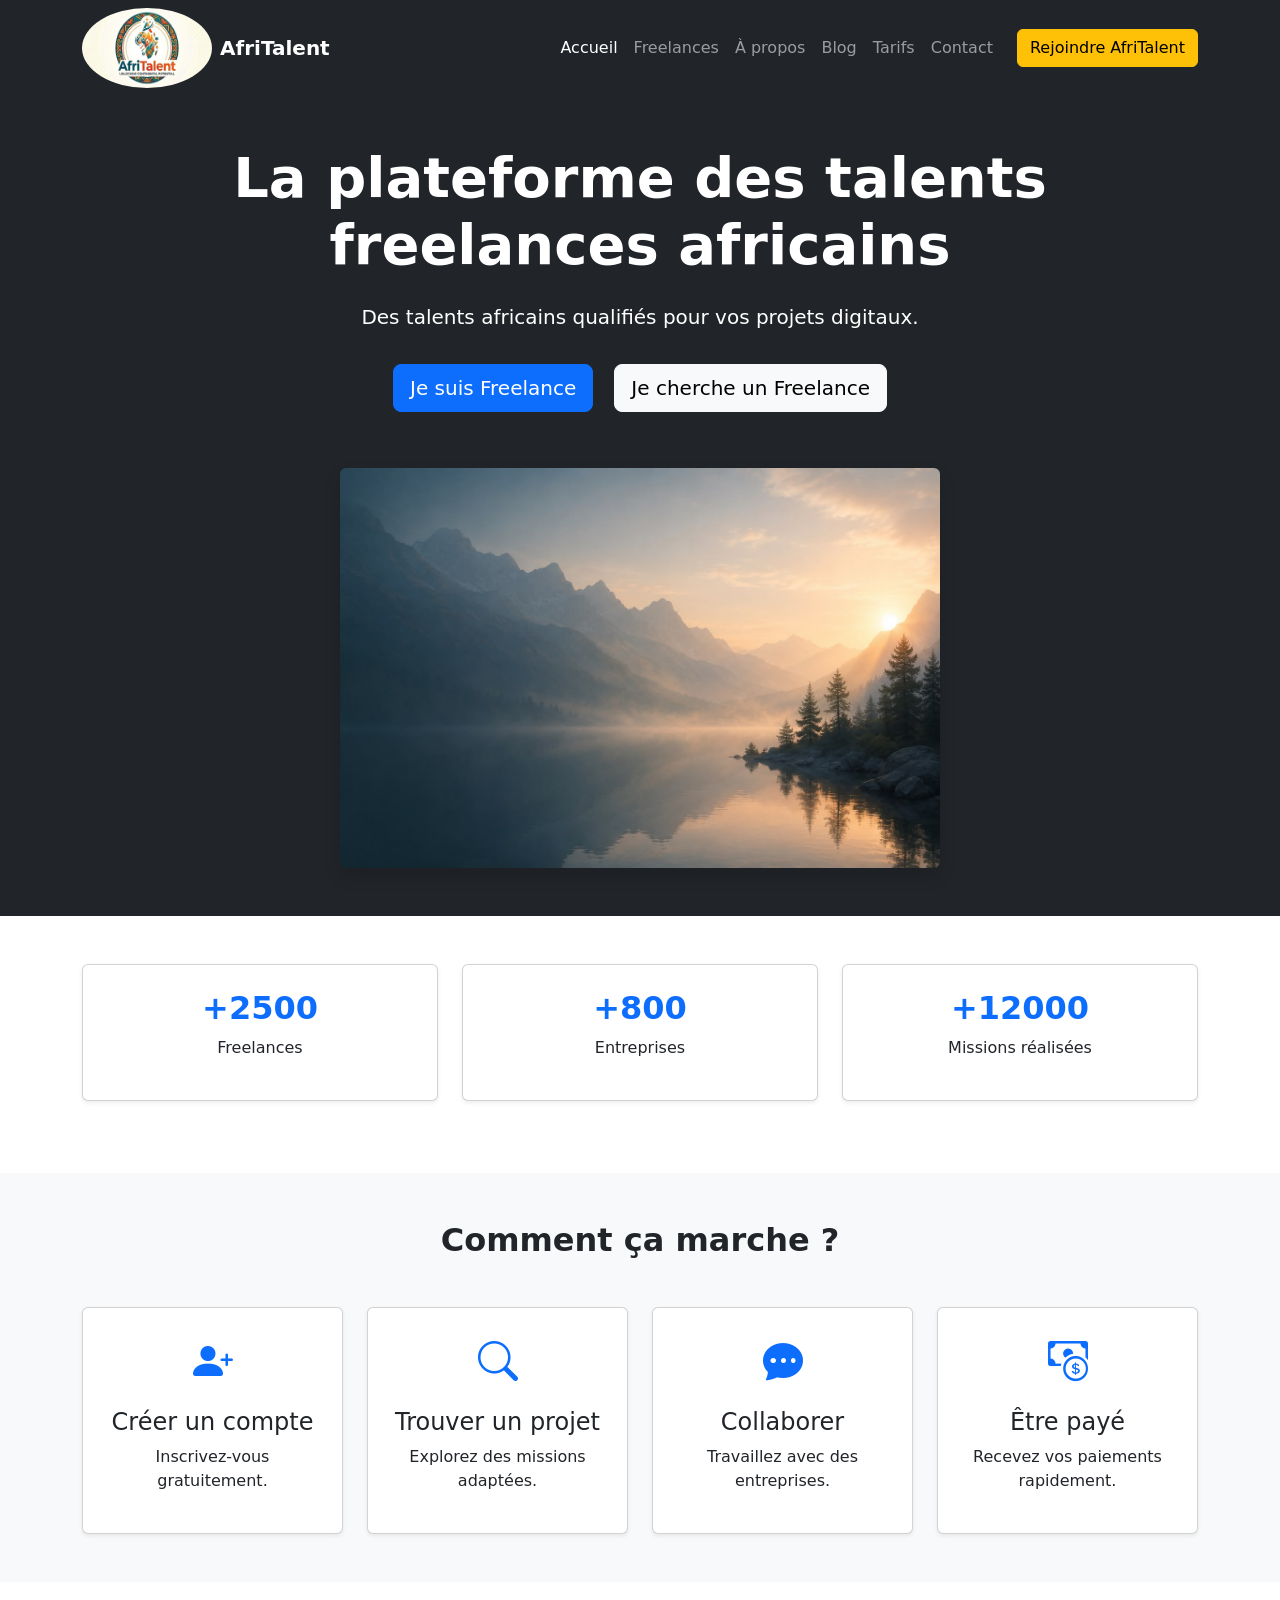
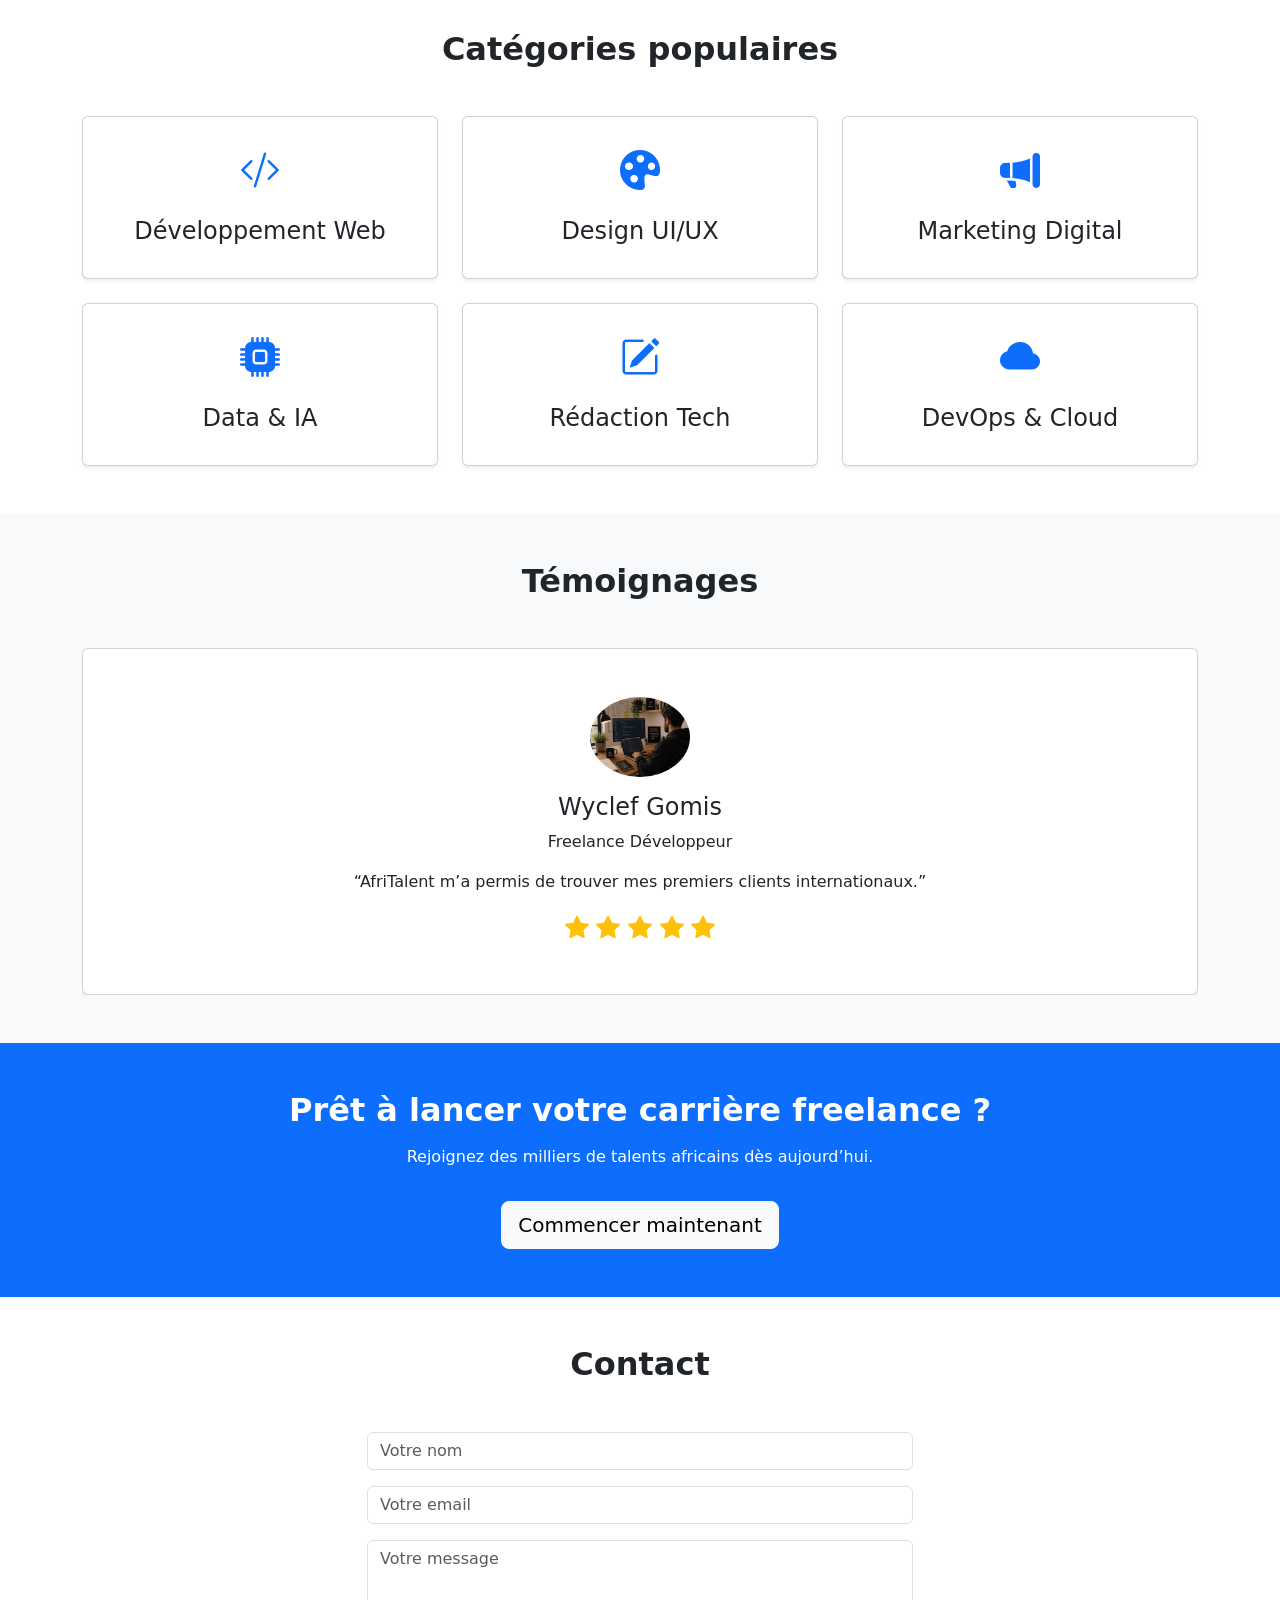
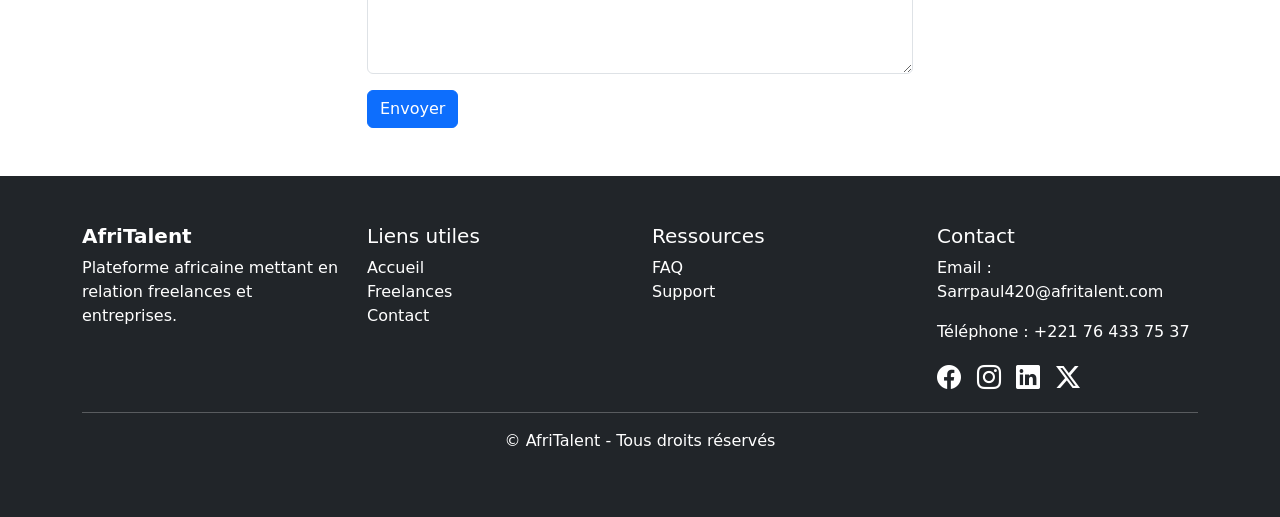
==== index.html @ 16dc171e "création du dépôt, arborescence des fichiers et structure HTML de base" ====
<!DOCTYPE html>
<html lang="fr">

<head>

  <meta charset="UTF-8">

  <meta name="viewport" content="width=device-width, initial-scale=1.0">

  <title>AfriTalent</title>

  <!-- Bootstrap CSS -->
  <link href="https://cdn.jsdelivr.net/npm/bootstrap@5.3.3/dist/css/bootstrap.min.css" rel="stylesheet">

  <!-- Bootstrap Icons -->
  <link rel="stylesheet" href="https://cdn.jsdelivr.net/npm/bootstrap-icons@1.11.3/font/bootstrap-icons.min.css">

  <!-- Google Fonts -->
  <link href="https://fonts.googleapis.com/css2?family=Poppins:wght@300;400;500;600;700&display=swap" rel="stylesheet">

  <!-- CSS -->
  <link rel="stylesheet" href="css/style.css">

</head>

<body>

  <!-- NAVBAR -->

  <nav class="navbar navbar-expand-lg navbar-dark bg-dark fixed-top">

    <div class="container">

      <!-- Logo -->

      <img
        src="im/logo.jpeg"
        alt="Logo AfriTalent"
        width="130"
        height="80"
        class="rounded-circle me-2"
      >

      <!-- Nom -->

      <a class="navbar-brand fw-bold" href="#">
        AfriTalent
      </a>

      <!-- Bouton mobile -->

      <button
        class="navbar-toggler"
        type="button"
        data-bs-toggle="collapse"
        data-bs-target="#menu"
      >

        <span class="navbar-toggler-icon"></span>

      </button>

      <!-- Menu -->

<div class="collapse navbar-collapse" id="menu">

  <ul class="navbar-nav ms-auto">

    <li class="nav-item">
      <a class="nav-link active" href="#accueil">
        Accueil
      </a>
    </li>

    <li class="nav-item">
      <a class="nav-link" href="#freelances">
        Freelances
      </a>
    </li>

    <li class="nav-item">
      <a class="nav-link" href="#apropos">
        À propos
      </a>
    </li>

    <li class="nav-item">
      <a class="nav-link" href="#blog">
        Blog
      </a>
    </li>

    <li class="nav-item">
      <a class="nav-link" href="#tarifs">
        Tarifs
      </a>
    </li>

    <li class="nav-item">
      <a class="nav-link" href="#contact">
        Contact
      </a>
    </li>

  </ul>

  <!-- Bouton -->

        <a href="#contact" class="btn btn-warning ms-3">
          Rejoindre AfriTalent
        </a>

      </div>

    </div>

  </nav>

  <!-- HERO -->

  <section id="accueil" class="bg-dark text-white text-center py-5 mt-5">

    <div class="container">

      <h1 class="display-4 fw-bold mt-5">
        La plateforme des talents freelances africains
      </h1>

      <p class="mt-4 fs-5">
        Des talents africains qualifiés pour vos projets digitaux.
      </p>

      <div class="mt-4">

        <a href="#freelances" class="btn btn-primary btn-lg m-2">
          Je suis Freelance
        </a>

        <a href="#contact" class="btn btn-light btn-lg m-2">
          Je cherche un Freelance
        </a>

      </div>

      <!-- Image -->

      <div class="mt-5">

        <img
          src="im/image6.jpeg"
          alt="Freelance"
          class="img-fluid rounded shadow"
          width="600"
        >

      </div>

    </div>

  </section>

  <!-- STATISTIQUES -->

  <section class="py-5">

    <div class="container">

      <div class="row text-center">

        <div class="col-md-4 mb-4">

          <div class="card p-4 shadow-sm">

            <h2 class="text-primary fw-bold">
              +2500
            </h2>

            <p>
              Freelances
            </p>

          </div>

        </div>

        <div class="col-md-4 mb-4">

          <div class="card p-4 shadow-sm">

            <h2 class="text-primary fw-bold">
              +800
            </h2>

            <p>
              Entreprises
            </p>

          </div>

        </div>

        <div class="col-md-4 mb-4">

          <div class="card p-4 shadow-sm">

            <h2 class="text-primary fw-bold">
              +12000
            </h2>

            <p>
              Missions réalisées
            </p>

          </div>

        </div>

      </div>

    </div>

  </section>

  <!-- COMMENT ÇA MARCHE -->

  <section id="freelances" class="bg-light py-5">

    <div class="container">

      <h2 class="text-center fw-bold mb-5">
        Comment ça marche ?
      </h2>

      <div class="row g-4">

        <div class="col-md-3">

          <div class="card p-4 text-center h-100 shadow-sm">

            <i class="bi bi-person-plus-fill fs-1 text-primary"></i>

            <h4 class="mt-3">
              Créer un compte
            </h4>

            <p>
              Inscrivez-vous gratuitement.
            </p>

          </div>

        </div>

        <div class="col-md-3">

          <div class="card p-4 text-center h-100 shadow-sm">

            <i class="bi bi-search fs-1 text-primary"></i>

            <h4 class="mt-3">
              Trouver un projet
            </h4>

            <p>
              Explorez des missions adaptées.
            </p>

          </div>

        </div>

        <div class="col-md-3">

          <div class="card p-4 text-center h-100 shadow-sm">

            <i class="bi bi-chat-dots-fill fs-1 text-primary"></i>

            <h4 class="mt-3">
              Collaborer
            </h4>

            <p>
              Travaillez avec des entreprises.
            </p>

          </div>

        </div>

        <div class="col-md-3">

          <div class="card p-4 text-center h-100 shadow-sm">

            <i class="bi bi-cash-coin fs-1 text-primary"></i>

            <h4 class="mt-3">
              Être payé
            </h4>

            <p>
              Recevez vos paiements rapidement.
            </p>

          </div>

        </div>

      </div>

    </div>

  </section>

  <!-- CATÉGORIES -->

  <section class="py-5">

    <div class="container">

      <h2 class="text-center fw-bold mb-5">
        Catégories populaires
      </h2>

      <div class="row g-4">

        <div class="col-md-4">

          <div class="card p-4 text-center h-100 shadow-sm">

            <i class="bi bi-code-slash fs-1 text-primary"></i>

            <h4 class="mt-3">
              Développement Web
            </h4>

          </div>

        </div>

        <div class="col-md-4">

          <div class="card p-4 text-center h-100 shadow-sm">

            <i class="bi bi-palette-fill fs-1 text-primary"></i>

            <h4 class="mt-3">
              Design UI/UX
            </h4>

          </div>

        </div>

        <div class="col-md-4">

          <div class="card p-4 text-center h-100 shadow-sm">

            <i class="bi bi-megaphone-fill fs-1 text-primary"></i>

            <h4 class="mt-3">
              Marketing Digital
            </h4>

          </div>

        </div>

        <div class="col-md-4">

          <div class="card p-4 text-center h-100 shadow-sm">

            <i class="bi bi-cpu-fill fs-1 text-primary"></i>

            <h4 class="mt-3">
              Data & IA
            </h4>

          </div>

        </div>

        <div class="col-md-4">

          <div class="card p-4 text-center h-100 shadow-sm">

            <i class="bi bi-pencil-square fs-1 text-primary"></i>

            <h4 class="mt-3">
              Rédaction Tech
            </h4>

          </div>

        </div>

        <div class="col-md-4">

          <div class="card p-4 text-center h-100 shadow-sm">

            <i class="bi bi-cloud-fill fs-1 text-primary"></i>

            <h4 class="mt-3">
              DevOps & Cloud
            </h4>

          </div>

        </div>

      </div>

    </div>

  </section>

  <!-- TÉMOIGNAGES -->

  <section class="bg-light py-5">

    <div class="container">

      <div class="text-center mb-5">

        <h2 class="fw-bold">
          Témoignages
        </h2>

      </div>

      <div id="carouselExample" class="carousel slide" data-bs-ride="carousel">

        <div class="carousel-inner">

          <!-- Témoignage 1 -->

          <div class="carousel-item active">

            <div class="card p-5 text-center shadow-sm">

              <img
                src="im/image1.jpeg"
                width="100"
                class="rounded-circle mx-auto"
              >

              <h4 class="mt-3">
                Wyclef Gomis
              </h4>

              <p>
                Freelance Développeur
              </p>

              <p>
                “AfriTalent m’a permis de trouver mes premiers clients internationaux.”
              </p>

              <div class="text-warning fs-4">

                <i class="bi bi-star-fill"></i>
                <i class="bi bi-star-fill"></i>
                <i class="bi bi-star-fill"></i>
                <i class="bi bi-star-fill"></i>
                <i class="bi bi-star-fill"></i>

              </div>

            </div>

          </div>

          <!-- Témoignage 2 -->

          <div class="carousel-item">

            <div class="card p-5 text-center shadow-sm">

              <img
                src="im/image2.jpeg"
                width="100"
                class="rounded-circle mx-auto"
              >

              <h4 class="mt-3">
                Delphine Bindia
              </h4>

              <p>
                Designer UI/UX
              </p>

              <p>
                “Une plateforme moderne et simple pour travailler avec des entreprises sérieuses.”
              </p>

              <div class="text-warning fs-4">

                <i class="bi bi-star-fill"></i>
                <i class="bi bi-star-fill"></i>
                <i class="bi bi-star-fill"></i>
                <i class="bi bi-star-fill"></i>
                <i class="bi bi-star-fill"></i>

              </div>

            </div>

          </div>

          <!-- Témoignage 3 -->

          <div class="carousel-item">

            <div class="card p-5 text-center shadow-sm">

              <img
                src="im/image3.jpeg
                width="100"
                class="rounded-circle mx-auto"
              >

              <h4 class="mt-3">
                Marlene Sarr
              </h4>

              <p>
                Développeuse Fullstack
              </p>

              <p>
                “AfriTalent m’a offert de belles opportunités en tant que développeuse.”
              </p>

              <div class="text-warning fs-4">

                <i class="bi bi-star-fill"></i>
                <i class="bi bi-star-fill"></i>
                <i class="bi bi-star-fill"></i>
                <i class="bi bi-star-fill"></i>
                <i class="bi bi-star-fill"></i>

              </div>

            </div>

          </div>

        </div>

        <!-- Boutons -->

        <button
          class="carousel-control-prev"
          type="button"
          data-bs-target="#carouselExample"
          data-bs-slide="prev"
        >

          <span class="carousel-control-prev-icon"></span>

        </button>

        <button
          class="carousel-control-next"
          type="button"
          data-bs-target="#carouselExample"
          data-bs-slide="next"
        >

          <span class="carousel-control-next-icon"></span>

        </button>

      </div>

    </div>

  </section>

  <!-- CTA -->

  <section class="bg-primary text-white text-center py-5">

    <div class="container">

      <h2 class="fw-bold">
        Prêt à lancer votre carrière freelance ?
      </h2>

      <p class="mt-3">
        Rejoignez des milliers de talents africains dès aujourd’hui.
      </p>

      <a href="#contact" class="btn btn-light btn-lg mt-3">
        Commencer maintenant
      </a>

    </div>

  </section>

  <!-- CONTACT -->

  <section id="contact" class="py-5">

    <div class="container">

      <h2 class="text-center fw-bold mb-5">
        Contact
      </h2>

      <div class="row justify-content-center">

        <div class="col-md-6">

          <input
            type="text"
            class="form-control mb-3"
            placeholder="Votre nom"
          >

          <input
            type="email"
            class="form-control mb-3"
            placeholder="Votre email"
          >

          <textarea
            class="form-control mb-3"
            rows="5"
            placeholder="Votre message"
          ></textarea>

          <button class="btn btn-primary">
            Envoyer
          </button>

        </div>

      </div>

    </div>

  </section>

  <!-- FOOTER -->

  <footer class="bg-dark text-white py-5">

    <div class="container">

      <div class="row">

        <!-- Colonne 1 -->

        <div class="col-md-3">

          <h5 class="fw-bold">
            AfriTalent
          </h5>

          <p>
            Plateforme africaine mettant en relation freelances et entreprises.
          </p>

        </div>

        <!-- Colonne 2 -->

        <div class="col-md-3">

          <h5>
            Liens utiles
          </h5>

          <ul class="list-unstyled">

            <li>
              <a href="#accueil" class="text-white text-decoration-none">
                Accueil
              </a>
            </li>

            <li>
              <a href="#freelances" class="text-white text-decoration-none">
                Freelances
              </a>
            </li>

            <li>
              <a href="#contact" class="text-white text-decoration-none">
                Contact
              </a>
            </li>

          </ul>

        </div>

        <!-- Colonne 3 -->

        <div class="col-md-3">

          <h5>
            Ressources
          </h5>

          <ul class="list-unstyled">

            <li>
              <a href="#" class="text-white text-decoration-none">
                FAQ
              </a>
            </li>

            <li>
              <a href="#" class="text-white text-decoration-none">
                Support
              </a>
            </li>

          </ul>

        </div>

        <!-- Colonne 4 -->

        <div class="col-md-3">

          <h5>
            Contact
          </h5>

          <p>
            Email : Sarrpaul420@afritalent.com
          </p>

          <p>
            Téléphone : +221 76 433 75 37
          </p>

          <!-- Réseaux -->

          <div class="fs-4">

            <i class="bi bi-facebook me-2"></i>

            <i class="bi bi-instagram me-2"></i>

            <i class="bi bi-linkedin me-2"></i>

            <i class="bi bi-twitter-x"></i>

          </div>

        </div>

      </div>

      <hr>

      <div class="text-center">

        <p>
          © <span id="year"></span> AfriTalent - Tous droits réservés
        </p>

      </div>

    </div>

  </footer>

  <!-- Bootstrap JS -->

  <script src="https://cdn.jsdelivr.net/npm/bootstrap@5.3.3/dist/js/bootstrap.bundle.min.js"></script>

  <!-- JS -->

  <script src="js/main.js"></script>

</body>

</html>
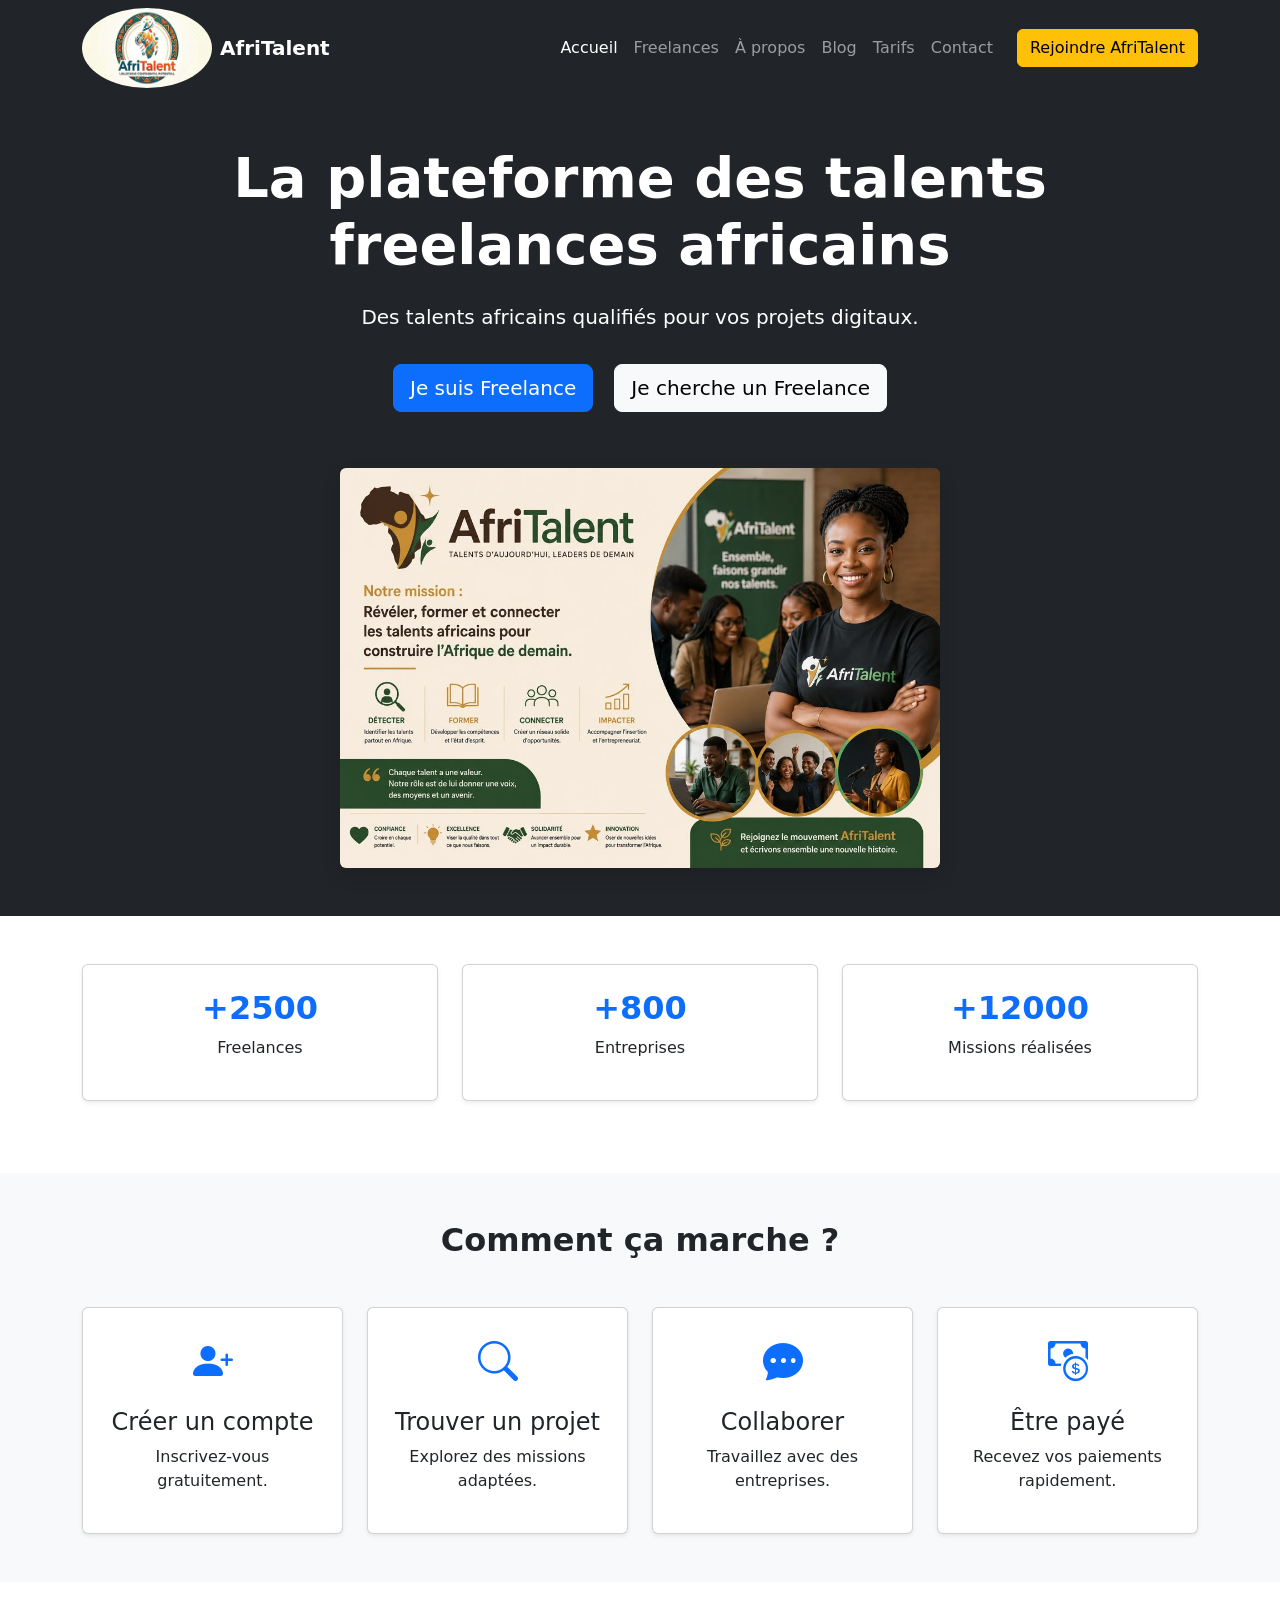
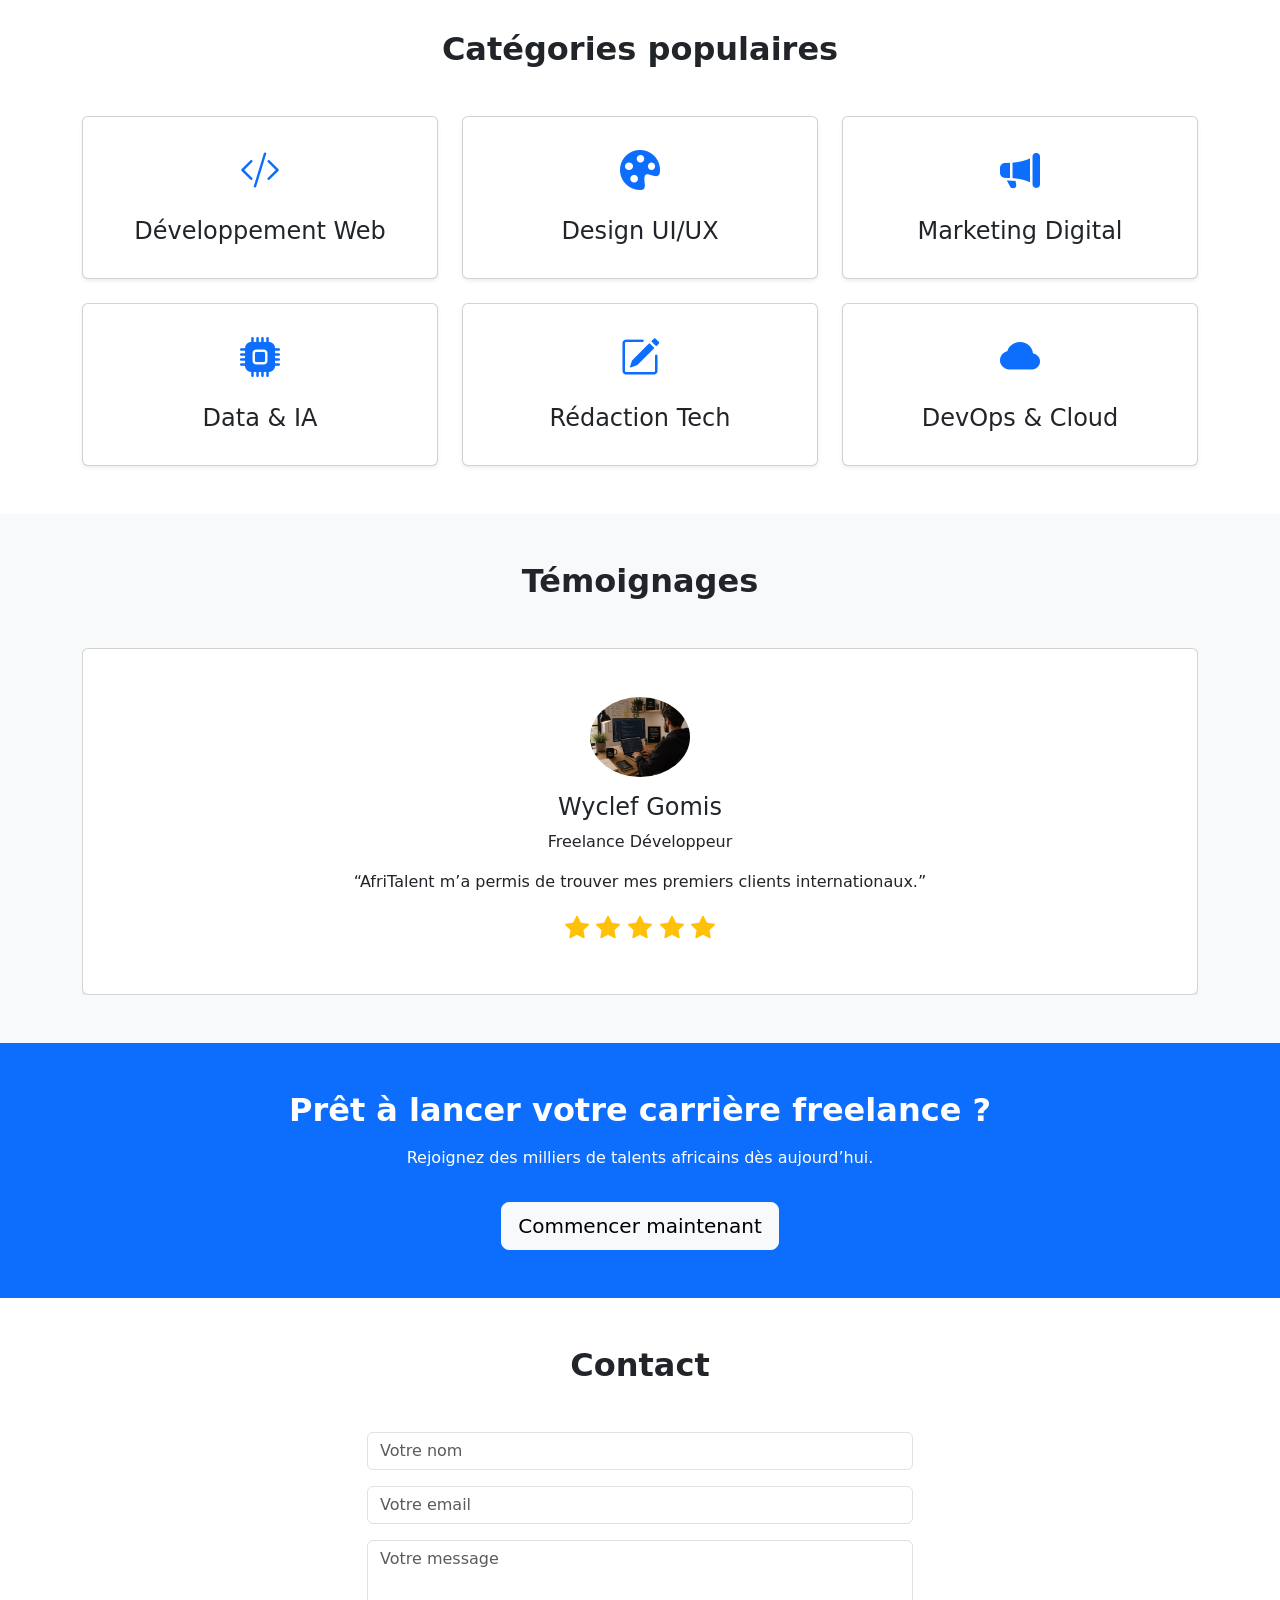
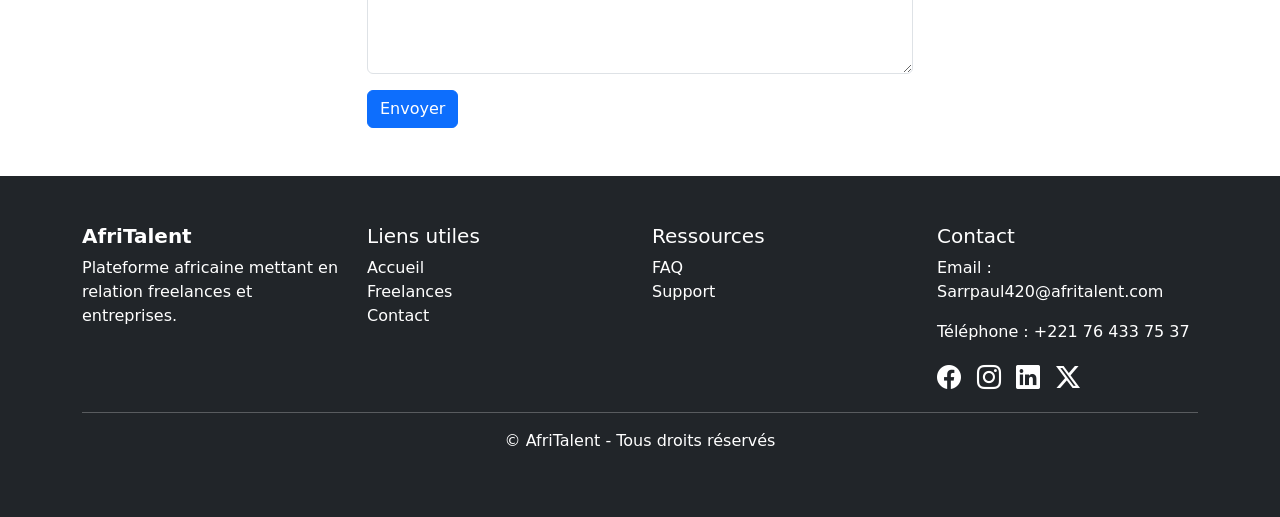
==== commit 10a2723f: "HTML : structure complète des 5 pages avec sections et contenu texte" ====
--- a/index.html
+++ b/index.html
@@ -147,7 +147,7 @@
       <div class="mt-5">
 
         <img
-          src="im/image6.jpeg"
+          src="im/image7.jpeg"
           alt="Freelance"
           class="img-fluid rounded shadow"
           width="600"
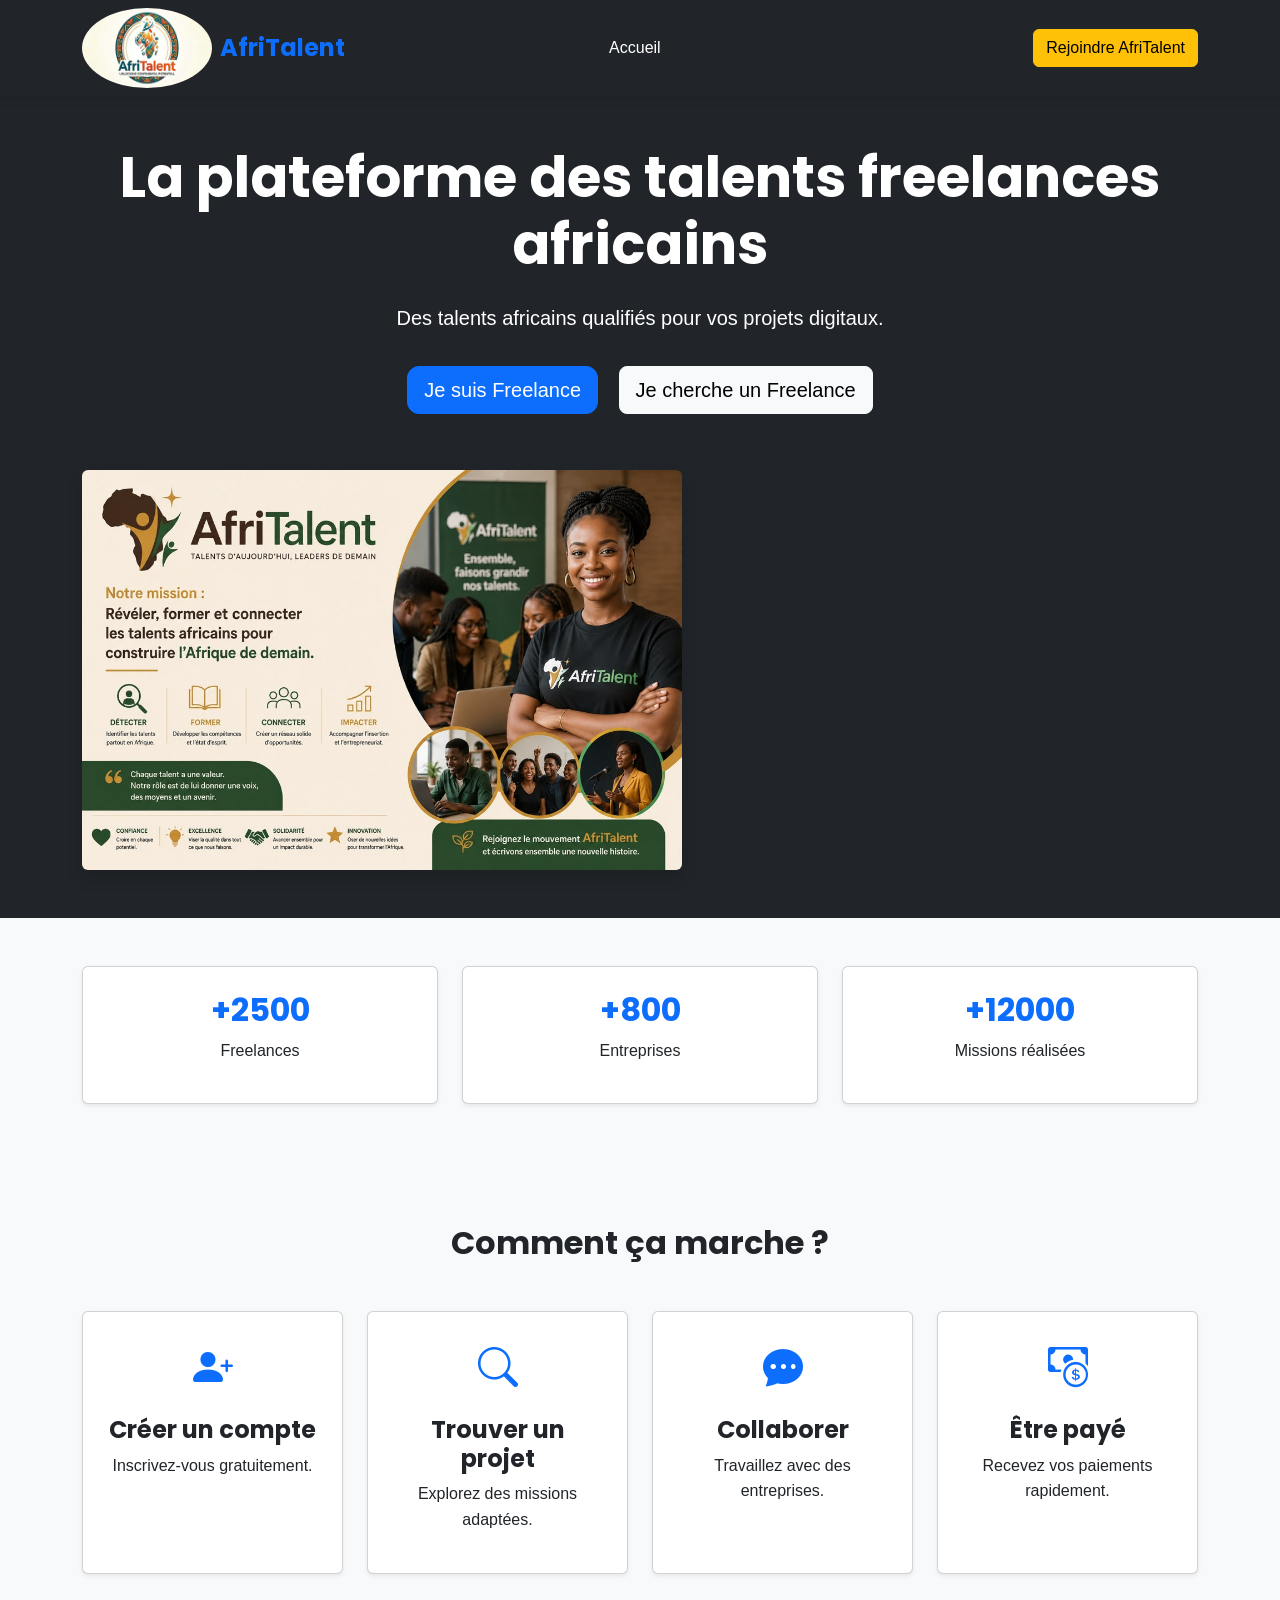
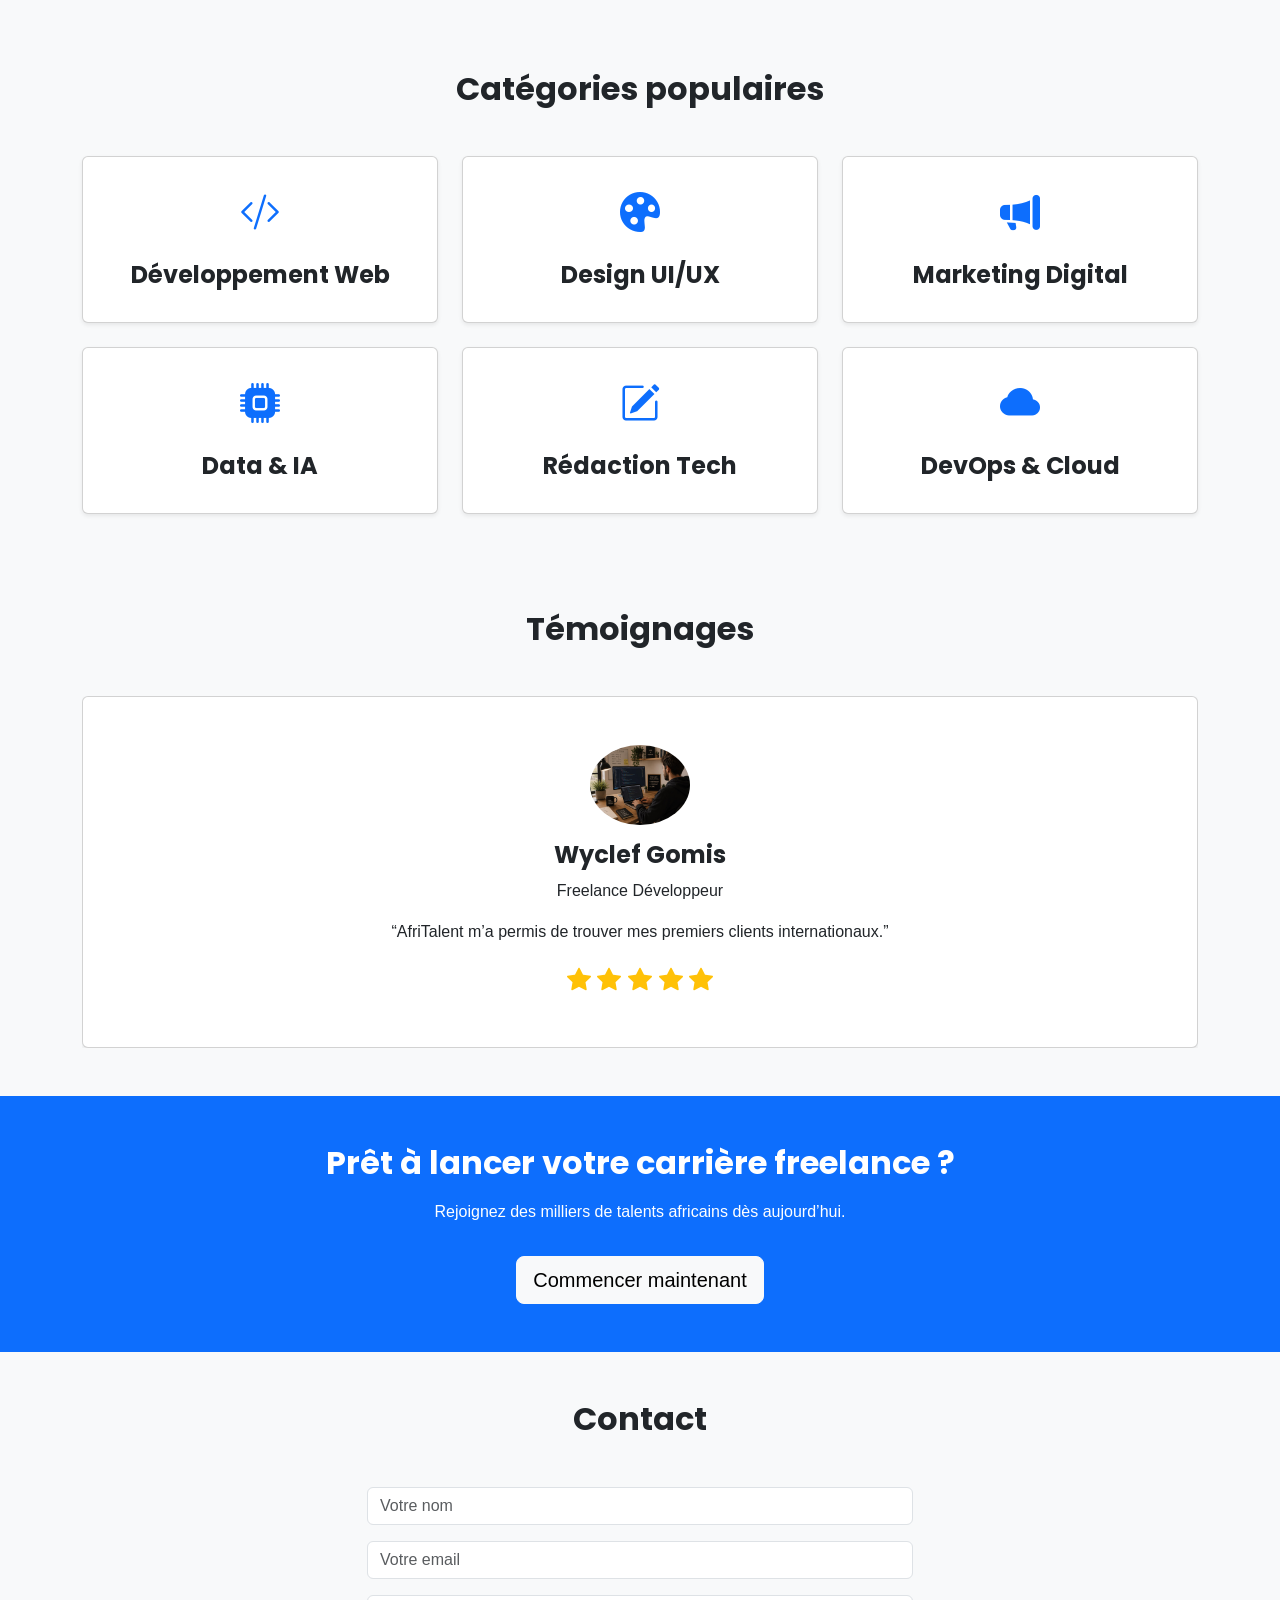
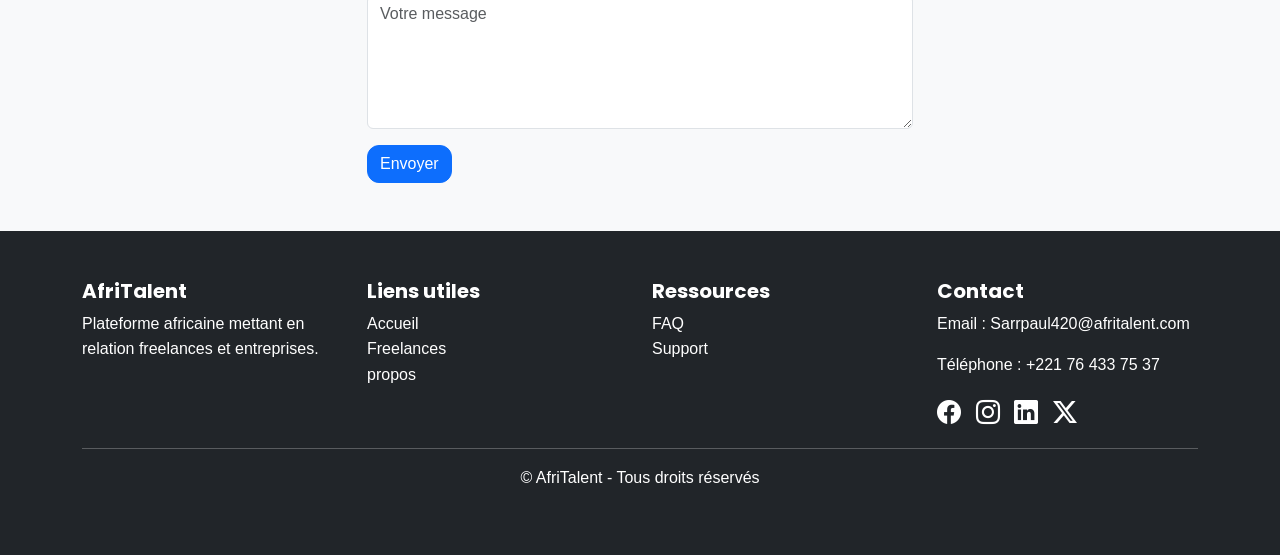
==== commit e888a413: "CSS : variables, typographie, layout général et styles de base" ====
--- a/index.html
+++ b/index.html
@@ -514,7 +514,7 @@
             <div class="card p-5 text-center shadow-sm">
 
               <img
-                src="im/image3.jpeg
+                src="im/image3.jpeg"
                 width="100"
                 class="rounded-circle mx-auto"
               >
@@ -687,9 +687,10 @@
               </a>
             </li>
 
-            <li>
-              <a href="#contact" class="text-white text-decoration-none">
-                Contact
+           
+             <li>
+              <a href="#Apropos" class="text-white text-decoration-none">
+                propos
               </a>
             </li>
 
--- a/css/style.css
+++ b/css/style.css
@@ -0,0 +1,118 @@
+/* ==========================
+   VARIABLES CSS
+========================== */
+
+:root{
+    --primary-color:#0d6efd;
+    --secondary-color:#212529;
+    --accent-color:#20c997;
+    --light-color:#f8f9fa;
+    --dark-color:#121212;
+    --border-radius:12px;
+    --font-title:'Poppins', sans-serif;
+    --font-text:'Roboto', sans-serif;
+}
+
+/* ==========================
+   GOOGLE FONTS
+========================== */
+
+@import url('https://fonts.googleapis.com/css2?family=Poppins:wght@600;700&family=Roboto:wght@400;500&display=swap');
+
+/* ==========================
+   RESET
+========================== */
+
+*{
+    margin:0;
+    padding:0;
+    box-sizing:border-box;
+}
+
+/* ==========================
+   BODY
+========================== */
+
+body{
+    font-family:var(--font-text);
+    background-color:var(--light-color);
+    color:var(--secondary-color);
+    line-height:1.6;
+}
+
+/* ==========================
+   TITRES
+========================== */
+
+h1,h2,h3,h4,h5,h6{
+    font-family:var(--font-title);
+    font-weight:700;
+}
+
+/* ==========================
+   LIENS
+========================== */
+
+a{
+    text-decoration:none;
+}
+
+/* ==========================
+   SECTIONS
+========================== */
+
+section{
+    padding:80px 0;
+}
+
+/* ==========================
+   IMAGES
+========================== */
+
+img{
+    max-width:100%;
+    display:block;
+}
+
+/* ==========================
+   NAVBAR
+========================== */
+
+.navbar{
+    background-color:white;
+    box-shadow:0 2px 10px rgba(0,0,0,0.1);
+}
+
+.navbar-brand{
+    font-family:var(--font-title);
+    font-size:1.5rem;
+    font-weight:bold;
+    color:var(--primary-color);
+}
+
+.nav-link{
+    color:var(--secondary-color);
+    font-weight:500;
+}
+
+.nav-link:hover{
+    color:var(--primary-color);
+}
+
+/* ==========================
+   BOUTONS
+========================== */
+
+.btn-primary{
+    border-radius:var(--border-radius);
+}
+
+/* ==========================
+   FOOTER
+========================== */
+
+footer{
+    background-color:var(--secondary-color);
+    color:white;
+    padding:30px 0;
+}
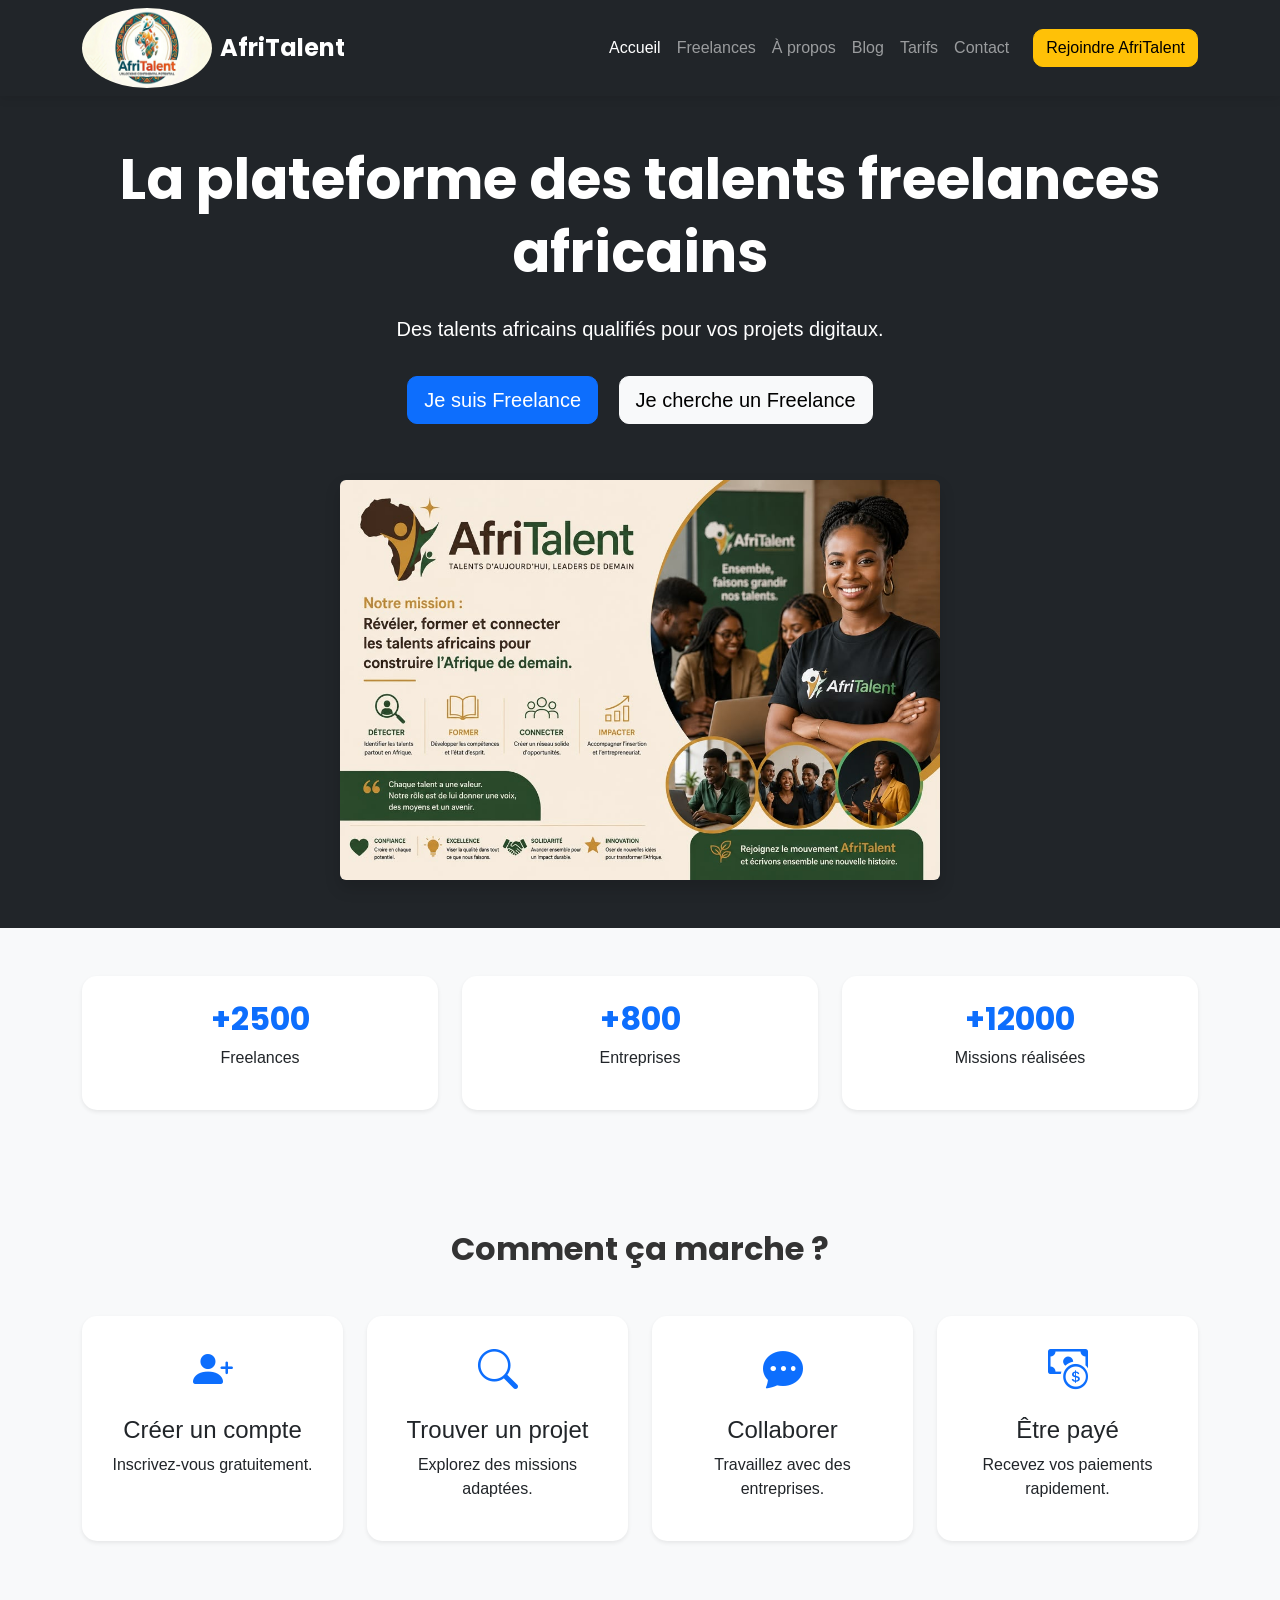
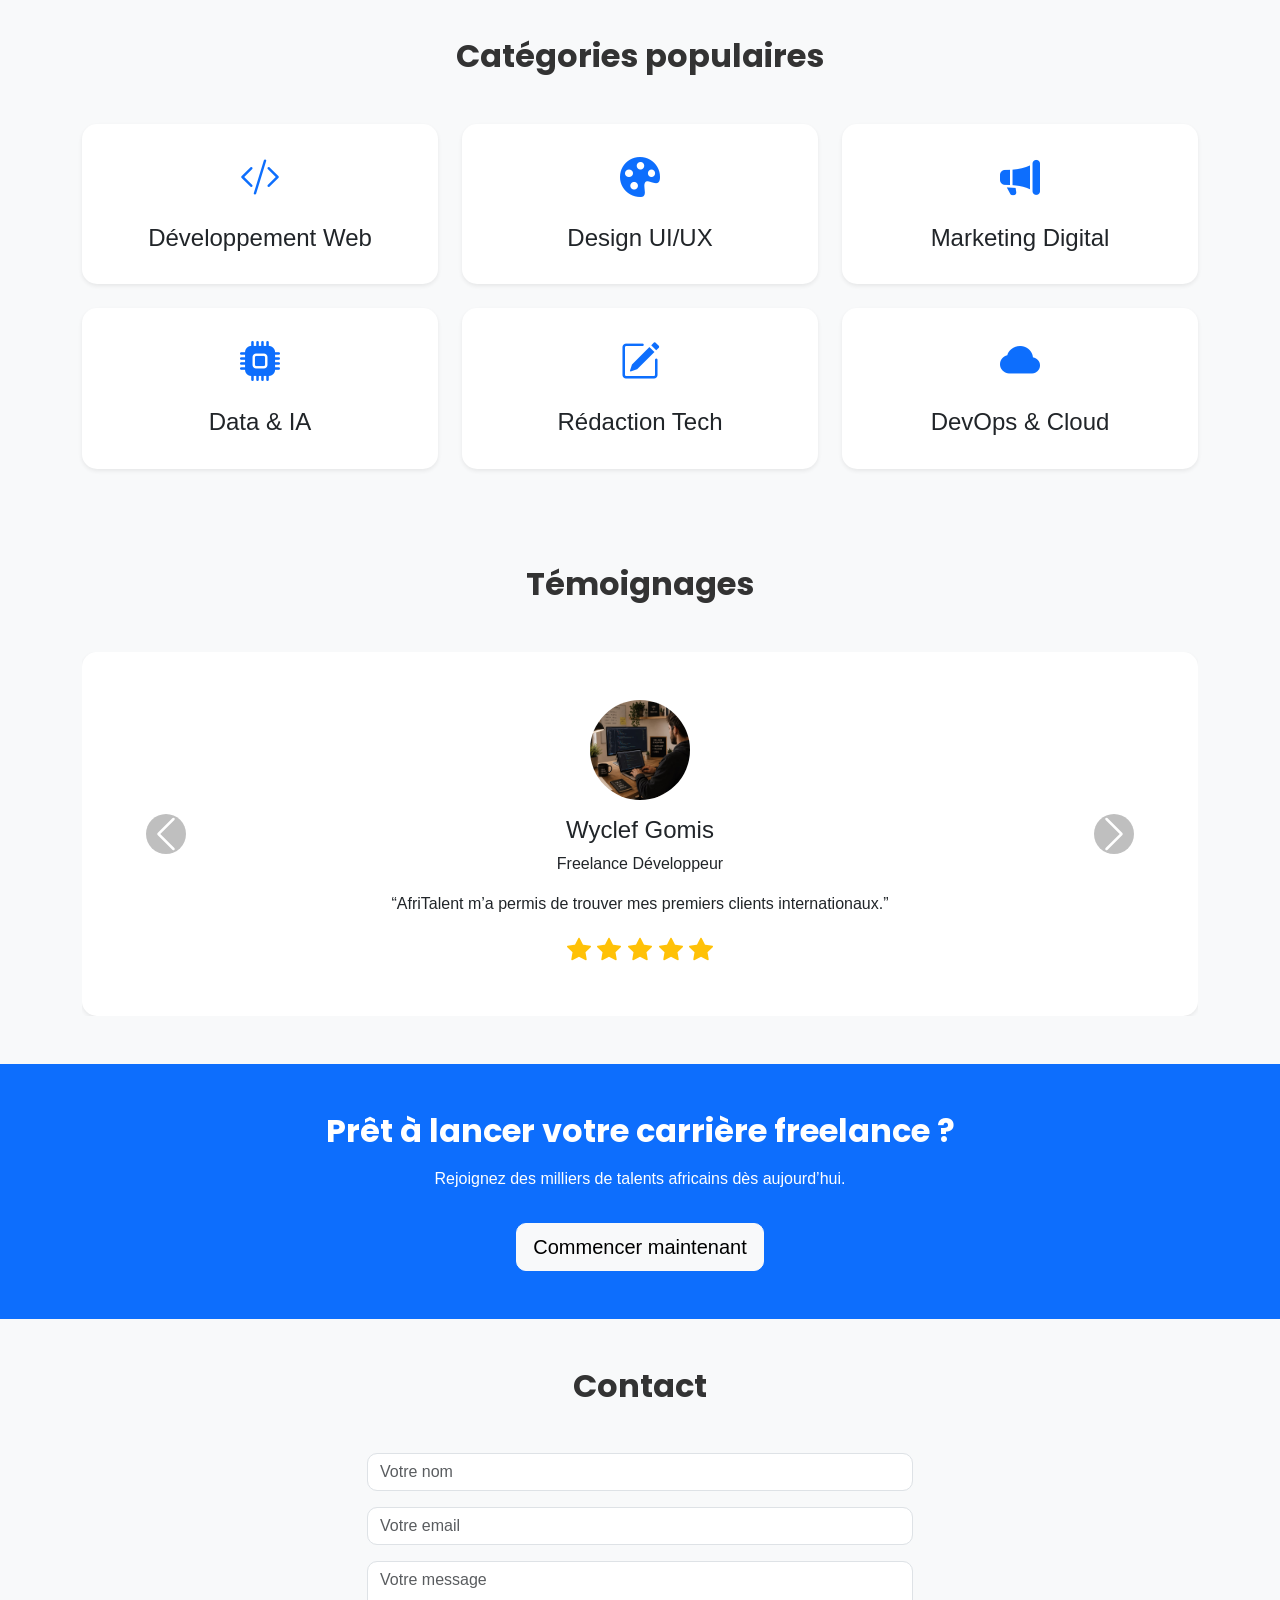
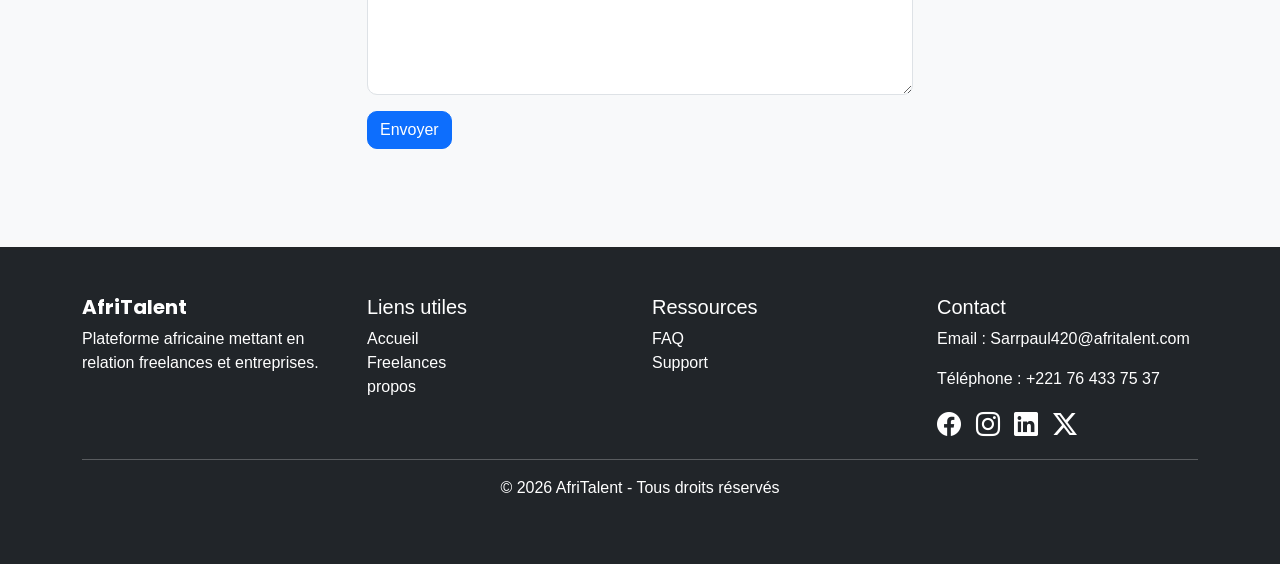
==== commit 9bcabb32: "Ajout de la navigation entre index et about, aperçu A propos et footer" ====
--- a/index.html
+++ b/index.html
@@ -66,43 +66,43 @@
 
   <ul class="navbar-nav ms-auto">
 
-    <li class="nav-item">
-      <a class="nav-link active" href="#accueil">
-        Accueil
-      </a>
-    </li>
-
-    <li class="nav-item">
-      <a class="nav-link" href="#freelances">
-        Freelances
-      </a>
-    </li>
-
-    <li class="nav-item">
-      <a class="nav-link" href="#apropos">
-        À propos
-      </a>
-    </li>
-
-    <li class="nav-item">
-      <a class="nav-link" href="#blog">
-        Blog
-      </a>
-    </li>
-
-    <li class="nav-item">
-      <a class="nav-link" href="#tarifs">
-        Tarifs
-      </a>
-    </li>
-
-    <li class="nav-item">
-      <a class="nav-link" href="#contact">
-        Contact
-      </a>
-    </li>
-
-  </ul>
+  <li class="nav-item">
+    <a class="nav-link active" href="index.html">
+      Accueil
+    </a>
+  </li>
+
+  <li class="nav-item">
+    <a class="nav-link" href="freelances.html">
+      Freelances
+    </a>
+  </li>
+
+  <li class="nav-item">
+    <a class="nav-link" href="about.html">
+      À propos
+    </a>
+  </li>
+
+  <li class="nav-item">
+    <a class="nav-link" href="blog.html">
+      Blog
+    </a>
+  </li>
+
+  <li class="nav-item">
+    <a class="nav-link" href="tarifs.html">
+      Tarifs
+    </a>
+  </li>
+
+  <li class="nav-item">
+    <a class="nav-link" href="contact.html">
+      Contact
+    </a>
+  </li>
+
+</ul>
 
   <!-- Bouton -->
 
--- a/css/style.css
+++ b/css/style.css
@@ -1,118 +1,228 @@
-/* ==========================
-   VARIABLES CSS
-========================== */
-
-:root{
-    --primary-color:#0d6efd;
-    --secondary-color:#212529;
-    --accent-color:#20c997;
-    --light-color:#f8f9fa;
-    --dark-color:#121212;
-    --border-radius:12px;
-    --font-title:'Poppins', sans-serif;
-    --font-text:'Roboto', sans-serif;
-}
-
-/* ==========================
-   GOOGLE FONTS
-========================== */
-
-@import url('https://fonts.googleapis.com/css2?family=Poppins:wght@600;700&family=Roboto:wght@400;500&display=swap');
-
-/* ==========================
-   RESET
-========================== */
-
-*{
-    margin:0;
-    padding:0;
-    box-sizing:border-box;
-}
-
-/* ==========================
-   BODY
-========================== */
+/* =========================
+   STYLE GLOBAL
+========================= */
 
 body{
-    font-family:var(--font-text);
-    background-color:var(--light-color);
-    color:var(--secondary-color);
-    line-height:1.6;
-}
-
-/* ==========================
-   TITRES
-========================== */
-
-h1,h2,h3,h4,h5,h6{
-    font-family:var(--font-title);
-    font-weight:700;
-}
-
-/* ==========================
-   LIENS
-========================== */
-
-a{
-    text-decoration:none;
-}
-
-/* ==========================
-   SECTIONS
-========================== */
+    font-family: 'Poppins', sans-serif;
+    background-color: #f8f9fa;
+    color: #333;
+}
+
+html{
+    scroll-behavior: smooth;
+}
 
 section{
-    padding:80px 0;
-}
-
-/* ==========================
-   IMAGES
-========================== */
-
-img{
-    max-width:100%;
-    display:block;
-}
-
-/* ==========================
+    padding-top: 60px;
+    padding-bottom: 60px;
+}
+
+/* =========================
    NAVBAR
-========================== */
+========================= */
 
 .navbar{
-    background-color:white;
-    box-shadow:0 2px 10px rgba(0,0,0,0.1);
+    box-shadow: 0 2px 10px rgba(0,0,0,0.1);
 }
 
 .navbar-brand{
-    font-family:var(--font-title);
-    font-size:1.5rem;
-    font-weight:bold;
-    color:var(--primary-color);
+    font-size: 1.5rem;
+    font-weight: 700;
 }
 
 .nav-link{
-    color:var(--secondary-color);
-    font-weight:500;
+    transition: 0.3s;
 }
 
 .nav-link:hover{
-    color:var(--primary-color);
-}
-
-/* ==========================
+    color: #ffc107 !important;
+}
+
+/* =========================
+   HERO
+========================= */
+
+#accueil{
+    min-height: 90vh;
+    display: flex;
+    align-items: center;
+}
+
+#accueil h1{
+    line-height: 1.3;
+}
+
+#accueil img{
+    max-width: 100%;
+    transition: 0.4s;
+}
+
+#accueil img:hover{
+    transform: scale(1.03);
+}
+
+/* =========================
+   CARTES
+========================= */
+
+.card{
+    border: none;
+    border-radius: 15px;
+    transition: 0.3s;
+}
+
+.card:hover{
+    transform: translateY(-5px);
+    box-shadow: 0 10px 25px rgba(0,0,0,0.15);
+}
+
+/* =========================
    BOUTONS
-========================== */
-
-.btn-primary{
-    border-radius:var(--border-radius);
-}
-
-/* ==========================
+========================= */
+
+.btn{
+    border-radius: 10px;
+    transition: 0.3s;
+}
+
+.btn:hover{
+    transform: translateY(-2px);
+}
+
+/* =========================
+   CATEGORIES
+========================= */
+
+.bi{
+    transition: 0.3s;
+}
+
+.card:hover .bi{
+    transform: scale(1.2);
+}
+
+/* =========================
+   FREELANCES
+========================= */
+
+.freelancer img{
+    height: 250px;
+    object-fit: cover;
+}
+
+.freelancer .card-title{
+    font-weight: 600;
+}
+
+.freelancer .btn{
+    width: 100%;
+}
+
+/* =========================
+   TEMOIGNAGES
+========================= */
+
+.carousel-item img{
+    width: 100px;
+    height: 100px;
+    object-fit: cover;
+}
+
+.carousel-control-prev-icon,
+.carousel-control-next-icon{
+    background-color: rgba(0,0,0,0.5);
+    border-radius: 50%;
+    padding: 20px;
+}
+
+/* =========================
+   FORMULAIRE
+========================= */
+
+.form-control,
+.form-select{
+    border-radius: 10px;
+}
+
+.form-control:focus,
+.form-select:focus{
+    box-shadow: none;
+    border-color: #0d6efd;
+}
+
+/* =========================
+   CONTACT
+========================= */
+
+iframe{
+    border-radius: 10px;
+}
+
+/* =========================
+   TARIFS
+========================= */
+
+.accordion-button:not(.collapsed){
+    background-color: #0d6efd;
+    color: white;
+}
+
+.accordion-button:focus{
+    box-shadow: none;
+}
+
+/* =========================
+   EQUIPE
+========================= */
+
+.card img{
+    border-top-left-radius: 15px;
+    border-top-right-radius: 15px;
+}
+
+/* =========================
    FOOTER
-========================== */
+========================= */
 
 footer{
-    background-color:var(--secondary-color);
-    color:white;
-    padding:30px 0;
+    margin-top: 50px;
+}
+
+footer a{
+    transition: 0.3s;
+}
+
+footer a:hover{
+    color: #ffc107 !important;
+}
+
+footer .bi{
+    cursor: pointer;
+}
+
+footer .bi:hover{
+    color: #ffc107;
+}
+
+/* =========================
+   RESPONSIVE
+========================= */
+
+@media (max-width: 768px){
+
+    #accueil h1{
+        font-size: 2rem;
+    }
+
+    .navbar-brand{
+        font-size: 1.2rem;
+    }
+
+    .card{
+        margin-bottom: 20px;
+    }
+
+    .carousel-item .card{
+        padding: 20px !important;
+    }
 }
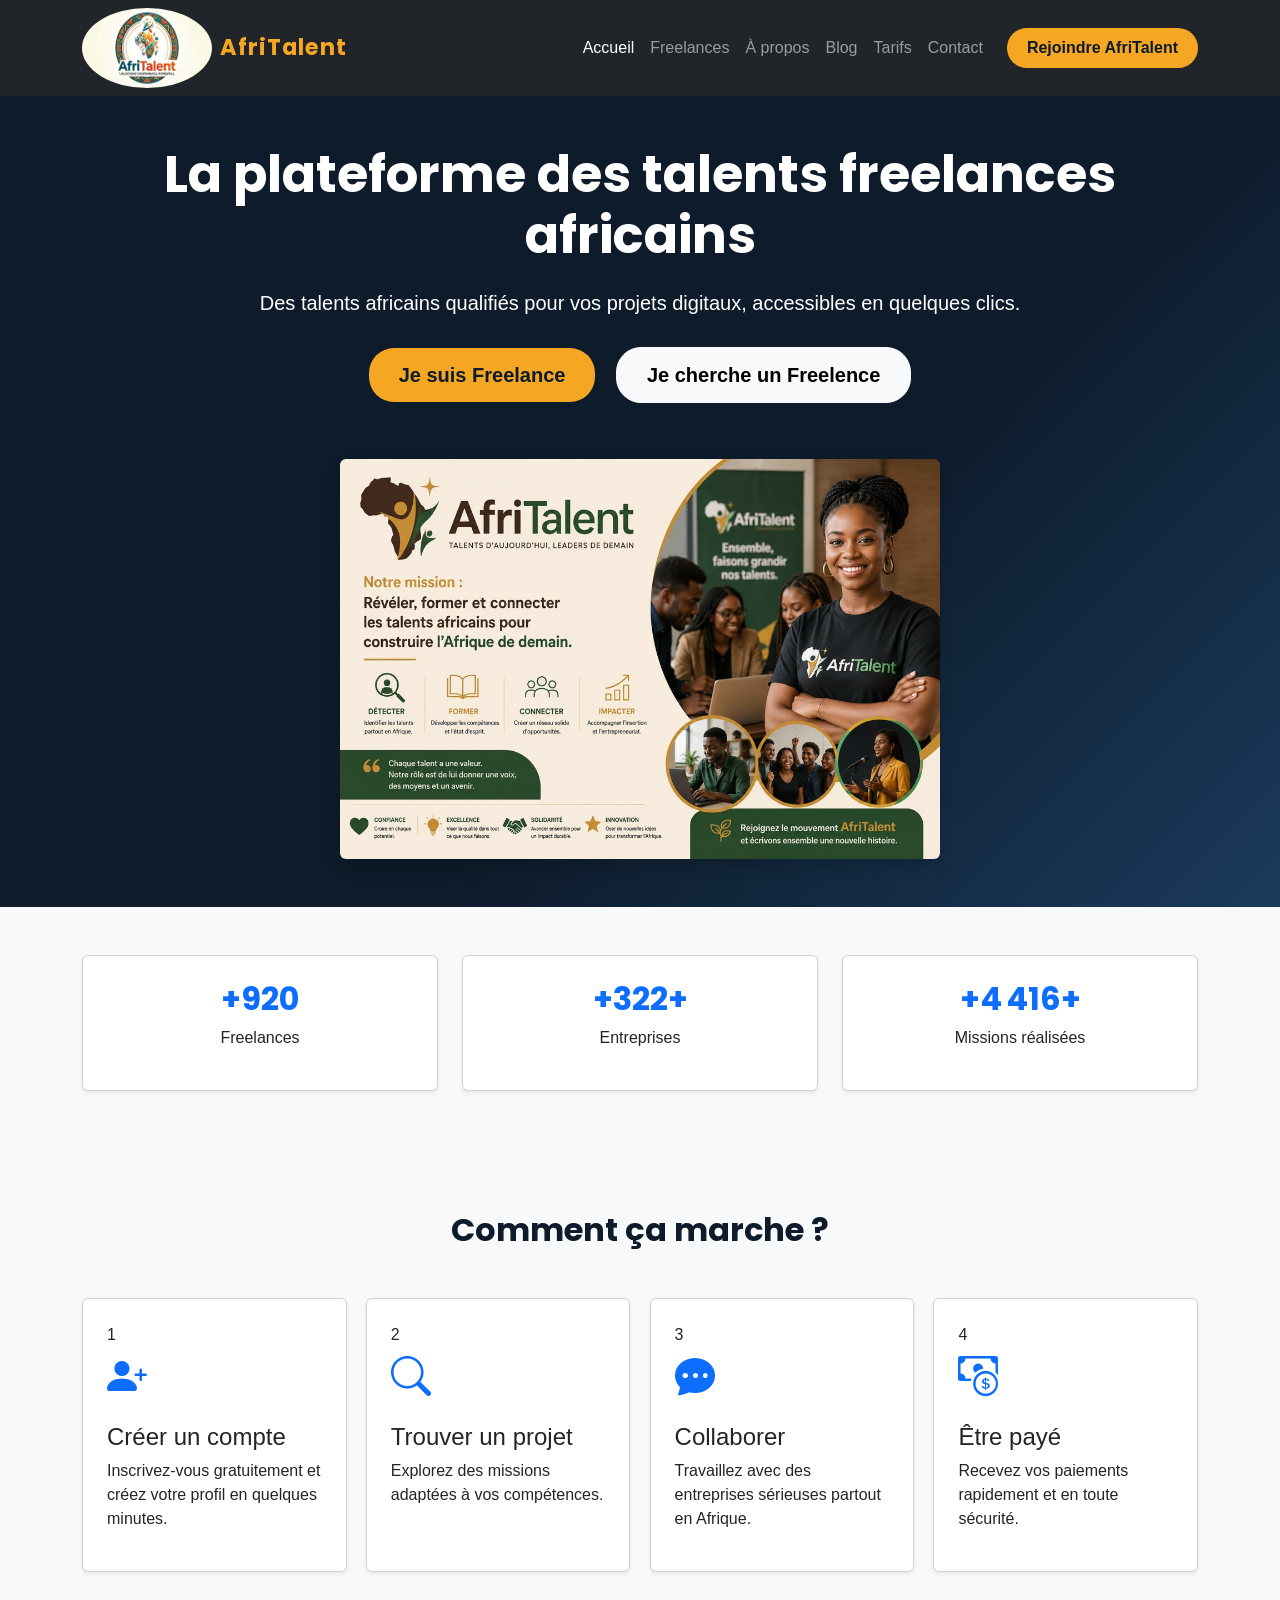
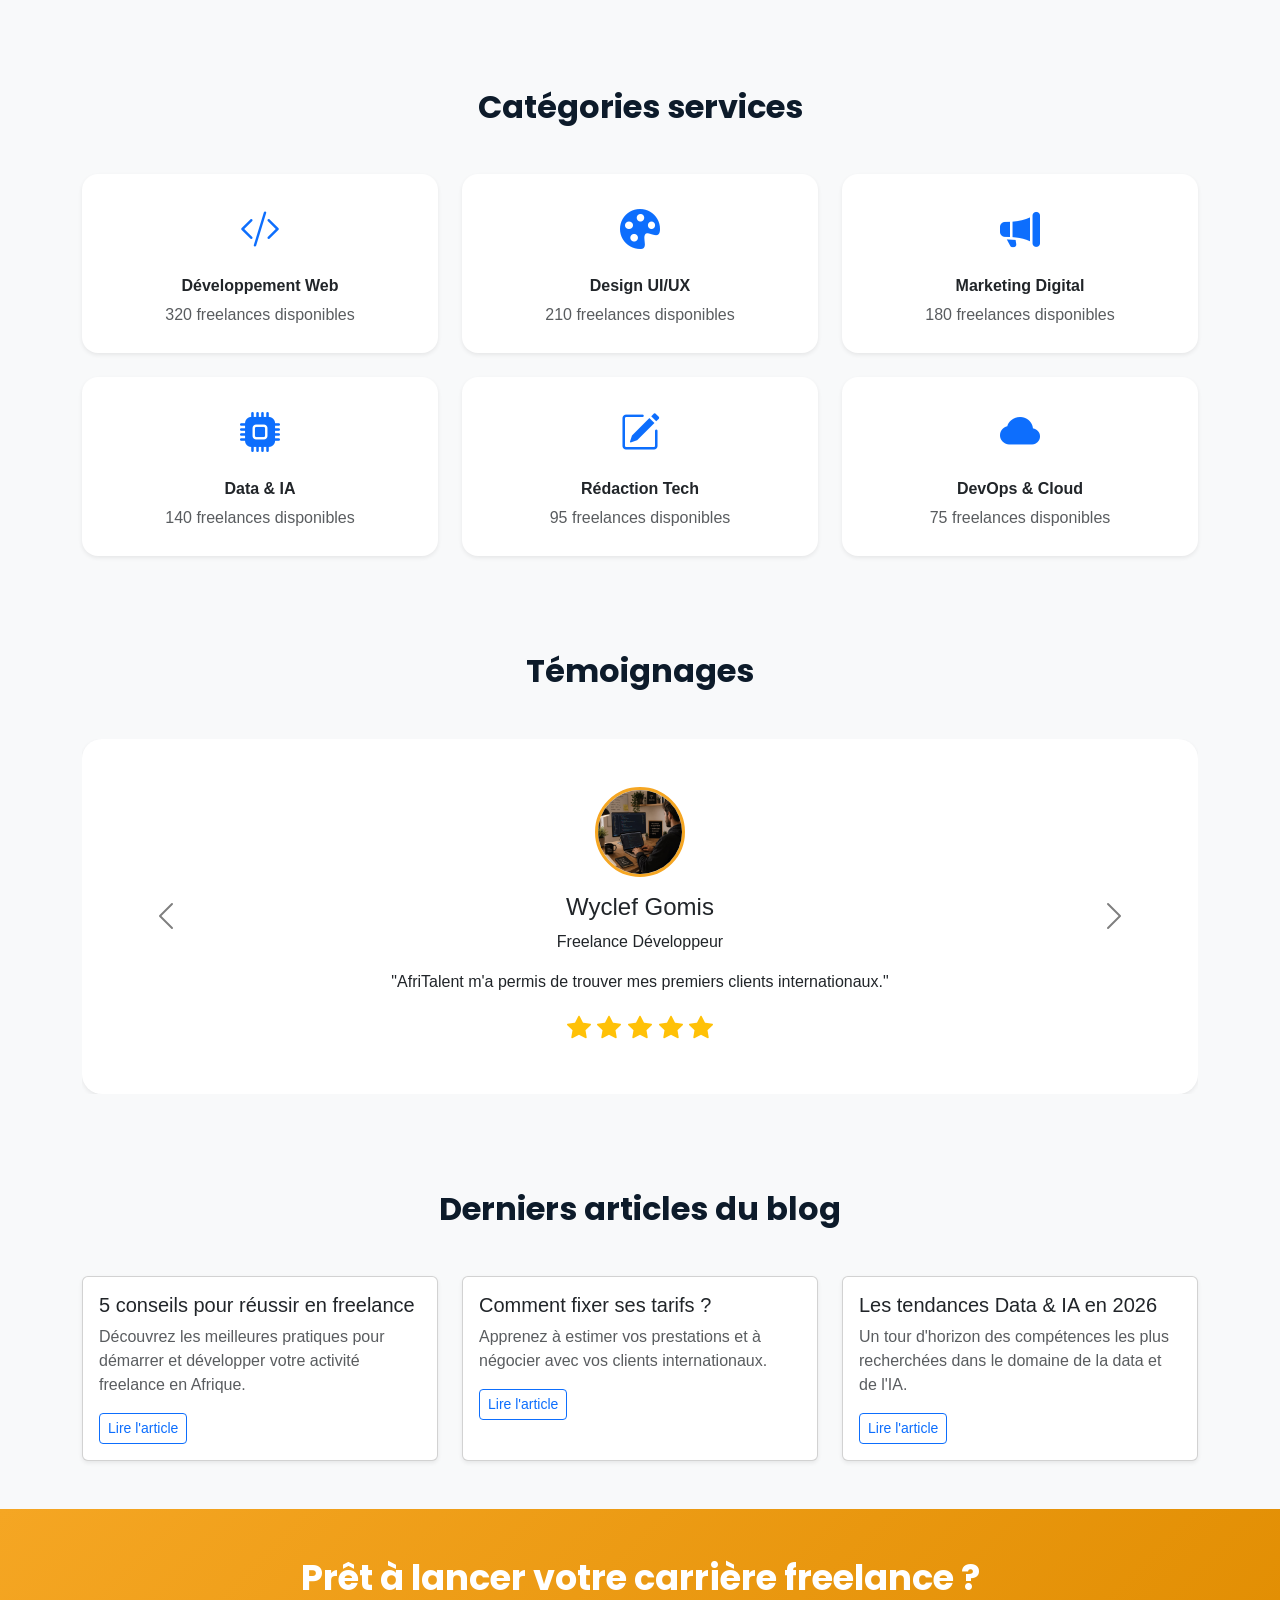
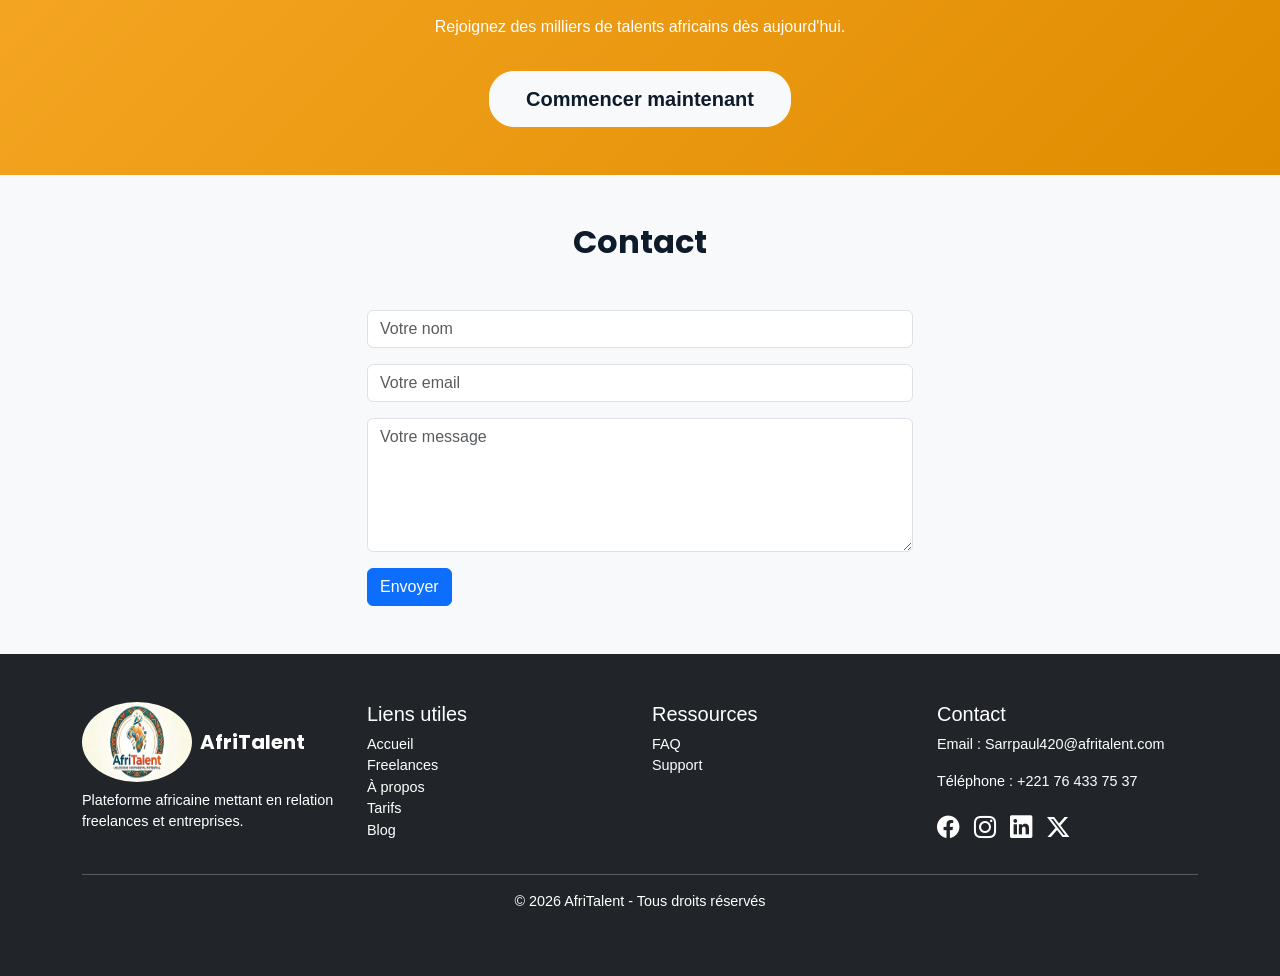
==== commit e1d48c1a: "structure complète des 5 pages avec sections et contenu texte" ====
--- a/index.html
+++ b/index.html
@@ -27,7 +27,7 @@
 
   <!-- NAVBAR -->
 
-  <nav class="navbar navbar-expand-lg navbar-dark bg-dark fixed-top">
+  <nav class="navbar navbar-expand-lg navbar-dark bg-dark fixed-top" id="mainNavbar">
 
     <div class="container">
 
@@ -43,7 +43,7 @@
 
       <!-- Nom -->
 
-      <a class="navbar-brand fw-bold" href="#">
+      <a class="navbar-brand fw-bold" href="index.html">
         AfriTalent
       </a>
 
@@ -62,49 +62,49 @@
 
       <!-- Menu -->
 
-<div class="collapse navbar-collapse" id="menu">
-
-  <ul class="navbar-nav ms-auto">
-
-  <li class="nav-item">
-    <a class="nav-link active" href="index.html">
-      Accueil
-    </a>
-  </li>
-
-  <li class="nav-item">
-    <a class="nav-link" href="freelances.html">
-      Freelances
-    </a>
-  </li>
-
-  <li class="nav-item">
-    <a class="nav-link" href="about.html">
-      À propos
-    </a>
-  </li>
-
-  <li class="nav-item">
-    <a class="nav-link" href="blog.html">
-      Blog
-    </a>
-  </li>
-
-  <li class="nav-item">
-    <a class="nav-link" href="tarifs.html">
-      Tarifs
-    </a>
-  </li>
-
-  <li class="nav-item">
-    <a class="nav-link" href="contact.html">
-      Contact
-    </a>
-  </li>
-
-</ul>
-
-  <!-- Bouton -->
+      <div class="collapse navbar-collapse" id="menu">
+
+        <ul class="navbar-nav ms-auto">
+
+          <li class="nav-item">
+            <a class="nav-link active" href="index.html">
+              Accueil
+            </a>
+          </li>
+
+          <li class="nav-item">
+            <a class="nav-link" href="#freelances">
+              Freelances
+            </a>
+          </li>
+
+          <li class="nav-item">
+            <a class="nav-link" href="about.html">
+              À propos
+            </a>
+          </li>
+
+          <li class="nav-item">
+            <a class="nav-link" href="#blog">
+              Blog
+            </a>
+          </li>
+
+          <li class="nav-item">
+            <a class="nav-link" href="tarifs.html">
+              Tarifs
+            </a>
+          </li>
+
+          <li class="nav-item">
+            <a class="nav-link" href="contact.html">
+              Contact
+            </a>
+          </li>
+
+        </ul>
+
+        <!-- Bouton -->
 
         <a href="#contact" class="btn btn-warning ms-3">
           Rejoindre AfriTalent
@@ -126,18 +126,18 @@
         La plateforme des talents freelances africains
       </h1>
 
-      <p class="mt-4 fs-5">
-        Des talents africains qualifiés pour vos projets digitaux.
-      </p>
+      <h2 class="mt-4 fs-5 fw-normal">
+        Des talents africains qualifiés pour vos projets digitaux, accessibles en quelques clics.
+      </h2>
 
       <div class="mt-4">
 
-        <a href="#freelances" class="btn btn-primary btn-lg m-2">
+        <a href="#freelences" class="btn btn-primary btn-lg m-2">
           Je suis Freelance
         </a>
 
         <a href="#contact" class="btn btn-light btn-lg m-2">
-          Je cherche un Freelance
+          Je cherche un Freelence
         </a>
 
       </div>
@@ -172,7 +172,7 @@
           <div class="card p-4 shadow-sm">
 
             <h2 class="text-primary fw-bold">
-              +2500
+              <span data-target="2500">0</span>
             </h2>
 
             <p>
@@ -188,7 +188,7 @@
           <div class="card p-4 shadow-sm">
 
             <h2 class="text-primary fw-bold">
-              +800
+              <span class="counter" data-target="800">0</span>+
             </h2>
 
             <p>
@@ -204,7 +204,7 @@
           <div class="card p-4 shadow-sm">
 
             <h2 class="text-primary fw-bold">
-              +12000
+              <span class="counter" data-target="12000">0</span>+
             </h2>
 
             <p>
@@ -231,180 +231,140 @@
         Comment ça marche ?
       </h2>
 
+      <div class="bento-grid">
+
+        <div class="card p-4 bento-item bento-large shadow-sm">
+          <span class="step-number">1</span>
+          <i class="bi bi-person-plus-fill fs-1 text-primary"></i>
+          <h4 class="mt-3">
+            Créer un compte
+          </h4>
+          <p>
+            Inscrivez-vous gratuitement et créez votre profil en quelques minutes.
+          </p>
+        </div>
+
+        <div class="card p-4 bento-item shadow-sm">
+          <span class="step-number">2</span>
+          <i class="bi bi-search fs-1 text-primary"></i>
+          <h4 class="mt-3">
+            Trouver un projet
+          </h4>
+          <p>
+            Explorez des missions adaptées à vos compétences.
+          </p>
+        </div>
+
+        <div class="card p-4 bento-item shadow-sm">
+          <span class="step-number">3</span>
+          <i class="bi bi-chat-dots-fill fs-1 text-primary"></i>
+          <h4 class="mt-3">
+            Collaborer
+          </h4>
+          <p>
+            Travaillez avec des entreprises sérieuses partout en Afrique.
+          </p>
+        </div>
+
+        <div class="card p-4 bento-item bento-large shadow-sm">
+          <span class="step-number">4</span>
+          <i class="bi bi-cash-coin fs-1 text-primary"></i>
+          <h4 class="mt-3">
+            Être payé
+          </h4>
+          <p>
+            Recevez vos paiements rapidement et en toute sécurité.
+          </p>
+        </div>
+
+      </div>
+
+    </div>
+
+  </section>
+
+  <!-- CATÉGORIES -->
+
+  <section class="py-5">
+
+    <div class="container">
+
+      <h2 class="text-center fw-bold mb-5">
+        Catégories services
+      </h2>
+
       <div class="row g-4">
 
-        <div class="col-md-3">
-
-          <div class="card p-4 text-center h-100 shadow-sm">
-
-            <i class="bi bi-person-plus-fill fs-1 text-primary"></i>
-
-            <h4 class="mt-3">
-              Créer un compte
-            </h4>
-
-            <p>
-              Inscrivez-vous gratuitement.
-            </p>
-
-          </div>
-
-        </div>
-
-        <div class="col-md-3">
-
-          <div class="card p-4 text-center h-100 shadow-sm">
-
-            <i class="bi bi-search fs-1 text-primary"></i>
-
-            <h4 class="mt-3">
-              Trouver un projet
-            </h4>
-
-            <p>
-              Explorez des missions adaptées.
-            </p>
-
-          </div>
-
-        </div>
-
-        <div class="col-md-3">
-
-          <div class="card p-4 text-center h-100 shadow-sm">
-
-            <i class="bi bi-chat-dots-fill fs-1 text-primary"></i>
-
-            <h4 class="mt-3">
-              Collaborer
-            </h4>
-
-            <p>
-              Travaillez avec des entreprises.
-            </p>
-
-          </div>
-
-        </div>
-
-        <div class="col-md-3">
-
-          <div class="card p-4 text-center h-100 shadow-sm">
-
-            <i class="bi bi-cash-coin fs-1 text-primary"></i>
-
-            <h4 class="mt-3">
-              Être payé
-            </h4>
-
-            <p>
-              Recevez vos paiements rapidement.
-            </p>
-
-          </div>
-
-        </div>
-
-      </div>
-
-    </div>
-
-  </section>
-
-  <!-- CATÉGORIES -->
-
-  <section class="py-5">
-
-    <div class="container">
-
-      <h2 class="text-center fw-bold mb-5">
-        Catégories populaires
-      </h2>
-
-      <div class="row g-4">
-
         <div class="col-md-4">
-
-          <div class="card p-4 text-center h-100 shadow-sm">
-
+          <div class="card p-4 text-center h-100 shadow-sm category-card">
             <i class="bi bi-code-slash fs-1 text-primary"></i>
-
             <h4 class="mt-3">
               Développement Web
             </h4>
-
-          </div>
-
+            <p class="text-muted mb-0">
+              320 freelances disponibles
+            </p>
+          </div>
         </div>
 
         <div class="col-md-4">
-
-          <div class="card p-4 text-center h-100 shadow-sm">
-
+          <div class="card p-4 text-center h-100 shadow-sm category-card">
             <i class="bi bi-palette-fill fs-1 text-primary"></i>
-
             <h4 class="mt-3">
               Design UI/UX
             </h4>
-
-          </div>
-
+            <p class="text-muted mb-0">
+              210 freelances disponibles
+            </p>
+          </div>
         </div>
 
         <div class="col-md-4">
-
-          <div class="card p-4 text-center h-100 shadow-sm">
-
+          <div class="card p-4 text-center h-100 shadow-sm category-card">
             <i class="bi bi-megaphone-fill fs-1 text-primary"></i>
-
             <h4 class="mt-3">
               Marketing Digital
             </h4>
-
-          </div>
-
+            <p class="text-muted mb-0">
+              180 freelances disponibles
+            </p>
+          </div>
         </div>
 
         <div class="col-md-4">
-
-          <div class="card p-4 text-center h-100 shadow-sm">
-
+          <div class="card p-4 text-center h-100 shadow-sm category-card">
             <i class="bi bi-cpu-fill fs-1 text-primary"></i>
-
             <h4 class="mt-3">
               Data & IA
             </h4>
-
-          </div>
-
+            <p class="text-muted mb-0">
+              140 freelances disponibles
+            </p>
+          </div>
         </div>
 
         <div class="col-md-4">
-
-          <div class="card p-4 text-center h-100 shadow-sm">
-
+          <div class="card p-4 text-center h-100 shadow-sm category-card">
             <i class="bi bi-pencil-square fs-1 text-primary"></i>
-
             <h4 class="mt-3">
               Rédaction Tech
             </h4>
-
-          </div>
-
+            <p class="text-muted mb-0">
+              95 freelances disponibles
+            </p>
+          </div>
         </div>
 
         <div class="col-md-4">
-
-          <div class="card p-4 text-center h-100 shadow-sm">
-
+          <div class="card p-4 text-center h-100 shadow-sm category-card">
             <i class="bi bi-cloud-fill fs-1 text-primary"></i>
-
             <h4 class="mt-3">
               DevOps & Cloud
             </h4>
-
-          </div>
-
+            <p class="text-muted mb-0">
+              75 freelances disponibles
+            </p>
+          </div>
         </div>
 
       </div>
@@ -439,7 +399,9 @@
 
               <img
                 src="im/image1.jpeg"
+                alt="Wyclef Gomis"
                 width="100"
+                height="100"
                 class="rounded-circle mx-auto"
               >
 
@@ -452,7 +414,7 @@
               </p>
 
               <p>
-                “AfriTalent m’a permis de trouver mes premiers clients internationaux.”
+                "AfriTalent m'a permis de trouver mes premiers clients internationaux."
               </p>
 
               <div class="text-warning fs-4">
@@ -477,7 +439,9 @@
 
               <img
                 src="im/image2.jpeg"
+                alt="Delphine Bindia"
                 width="100"
+                height="100"
                 class="rounded-circle mx-auto"
               >
 
@@ -490,7 +454,7 @@
               </p>
 
               <p>
-                “Une plateforme moderne et simple pour travailler avec des entreprises sérieuses.”
+                "Une plateforme moderne et simple pour travailler avec des entreprises sérieuses."
               </p>
 
               <div class="text-warning fs-4">
@@ -515,7 +479,9 @@
 
               <img
                 src="im/image3.jpeg"
+                alt="Marlene Sarr"
                 width="100"
+                height="100"
                 class="rounded-circle mx-auto"
               >
 
@@ -528,7 +494,7 @@
               </p>
 
               <p>
-                “AfriTalent m’a offert de belles opportunités en tant que développeuse.”
+                "AfriTalent m'a offert de belles opportunités en tant que développeuse."
               </p>
 
               <div class="text-warning fs-4">
@@ -577,18 +543,74 @@
 
   </section>
 
+  <!-- BLOG -->
+
+  <section id="blog" class="py-5">
+
+    <div class="container">
+
+      <h2 class="text-center fw-bold mb-5">
+        Derniers articles du blog
+      </h2>
+
+      <div class="row g-4">
+
+        <div class="col-md-4">
+          <div class="card h-100 shadow-sm">
+            <div class="card-body">
+              <h5 class="card-title">5 conseils pour réussir en freelance</h5>
+              <p class="card-text text-muted">
+                Découvrez les meilleures pratiques pour démarrer et développer votre activité freelance en Afrique.
+              </p>
+              <a href="#" class="btn btn-outline-primary btn-sm">Lire l'article</a>
+            </div>
+          </div>
+        </div>
+
+        <div class="col-md-4">
+          <div class="card h-100 shadow-sm">
+            <div class="card-body">
+              <h5 class="card-title">Comment fixer ses tarifs ?</h5>
+              <p class="card-text text-muted">
+                Apprenez à estimer vos prestations et à négocier avec vos clients internationaux.
+              </p>
+              <a href="#" class="btn btn-outline-primary btn-sm">Lire l'article</a>
+            </div>
+          </div>
+        </div>
+
+        <div class="col-md-4">
+          <div class="card h-100 shadow-sm">
+            <div class="card-body">
+              <h5 class="card-title">Les tendances Data & IA en 2026</h5>
+              <p class="card-text text-muted">
+                Un tour d'horizon des compétences les plus recherchées dans le domaine de la data et de l'IA.
+              </p>
+              <a href="#" class="btn btn-outline-primary btn-sm">Lire l'article</a>
+            </div>
+          </div>
+        </div>
+
+      </div>
+
+    </div>
+
+  </section>
+
   <!-- CTA -->
 
-  <section class="bg-primary text-white text-center py-5">
-
-    <div class="container">
+  <section class="cta-section text-white text-center py-5">
+
+    <div class="cta-overlay"></div>
+
+    <div class="container position-relative">
 
       <h2 class="fw-bold">
         Prêt à lancer votre carrière freelance ?
       </h2>
 
       <p class="mt-3">
-        Rejoignez des milliers de talents africains dès aujourd’hui.
+        Rejoignez des milliers de talents africains dès aujourd'hui.
       </p>
 
       <a href="#contact" class="btn btn-light btn-lg mt-3">
@@ -655,9 +677,18 @@
 
         <div class="col-md-3">
 
-          <h5 class="fw-bold">
-            AfriTalent
-          </h5>
+          <div class="d-flex align-items-center mb-2">
+            <img
+              src="im/logo.jpeg"
+              alt="Logo AfriTalent"
+              width="110"
+              height="80"
+              class="rounded-circle me-2"
+            >
+            <h5 class="fw-bold mb-0">
+              AfriTalent
+            </h5>
+          </div>
 
           <p>
             Plateforme africaine mettant en relation freelances et entreprises.
@@ -676,21 +707,32 @@
           <ul class="list-unstyled">
 
             <li>
-              <a href="#accueil" class="text-white text-decoration-none">
+              <a href="index.html#accueil" class="text-white text-decoration-none">
                 Accueil
               </a>
             </li>
 
             <li>
-              <a href="#freelances" class="text-white text-decoration-none">
+              <a href="index.html#freelances" class="text-white text-decoration-none">
                 Freelances
               </a>
             </li>
 
-           
-             <li>
-              <a href="#Apropos" class="text-white text-decoration-none">
-                propos
+            <li>
+              <a href="about.html" class="text-white text-decoration-none">
+                À propos
+              </a>
+            </li>
+
+            <li>
+              <a href="tarifs.html" class="text-white text-decoration-none">
+                Tarifs
+              </a>
+            </li>
+
+            <li>
+              <a href="blog.html" class="text-white text-decoration-none">
+                Blog
               </a>
             </li>
 
@@ -744,13 +786,10 @@
 
           <div class="fs-4">
 
-            <i class="bi bi-facebook me-2"></i>
-
-            <i class="bi bi-instagram me-2"></i>
-
-            <i class="bi bi-linkedin me-2"></i>
-
-            <i class="bi bi-twitter-x"></i>
+            <a href="#" class="text-white me-2"><i class="bi bi-facebook"></i></a>
+            <a href="#" class="text-white me-2"><i class="bi bi-instagram"></i></a>
+            <a href="#" class="text-white me-2"><i class="bi bi-linkedin"></i></a>
+            <a href="#" class="text-white"><i class="bi bi-twitter-x"></i></a>
 
           </div>
 
--- a/css/style.css
+++ b/css/style.css
@@ -1,228 +1,453 @@
-/* =========================
-   STYLE GLOBAL
-========================= */
-
-body{
-    font-family: 'Poppins', sans-serif;
-    background-color: #f8f9fa;
-    color: #333;
-}
-
-html{
-    scroll-behavior: smooth;
-}
-
-section{
-    padding-top: 60px;
-    padding-bottom: 60px;
-}
-
-/* =========================
-   NAVBAR
-========================= */
-
-.navbar{
-    box-shadow: 0 2px 10px rgba(0,0,0,0.1);
-}
-
-.navbar-brand{
-    font-size: 1.5rem;
-    font-weight: 700;
-}
-
-.nav-link{
-    transition: 0.3s;
-}
-
-.nav-link:hover{
-    color: #ffc107 !important;
-}
-
-/* =========================
-   HERO
-========================= */
-
-#accueil{
-    min-height: 90vh;
-    display: flex;
-    align-items: center;
-}
-
-#accueil h1{
-    line-height: 1.3;
-}
-
-#accueil img{
-    max-width: 100%;
-    transition: 0.4s;
-}
-
-#accueil img:hover{
-    transform: scale(1.03);
-}
-
-/* =========================
-   CARTES
-========================= */
-
-.card{
-    border: none;
-    border-radius: 15px;
-    transition: 0.3s;
-}
-
-.card:hover{
-    transform: translateY(-5px);
-    box-shadow: 0 10px 25px rgba(0,0,0,0.15);
-}
-
-/* =========================
-   BOUTONS
-========================= */
-
-.btn{
-    border-radius: 10px;
-    transition: 0.3s;
-}
-
-.btn:hover{
-    transform: translateY(-2px);
-}
-
-/* =========================
-   CATEGORIES
-========================= */
-
-.bi{
-    transition: 0.3s;
-}
-
-.card:hover .bi{
-    transform: scale(1.2);
-}
-
-/* =========================
-   FREELANCES
-========================= */
-
-.freelancer img{
-    height: 250px;
-    object-fit: cover;
-}
-
-.freelancer .card-title{
-    font-weight: 600;
-}
-
-.freelancer .btn{
-    width: 100%;
-}
-
-/* =========================
-   TEMOIGNAGES
-========================= */
-
-.carousel-item img{
-    width: 100px;
-    height: 100px;
-    object-fit: cover;
-}
-
+/* ============================================
+   AfriTalent — style.css
+   Google Font : Poppins (chargée dans le HTML)
+   Couleurs principales :
+     - Or africain  : #F5A623
+     - Bleu profond : #0D1B2A
+     - Vert succès  : #28A745
+     - Blanc doux   : #F8F9FA
+============================================ */
+
+
+/* ================================================
+   1. RESET & BASE
+   ================================================ */
+* {
+  box-sizing: border-box;
+  margin: 0;
+  padding: 0;
+}
+
+body {
+  font-family: 'Poppins', sans-serif;
+  color: #0D1B2A;
+  background: #F8F9FA;
+}
+
+
+/* ================================================
+   2. NAVBAR
+   ================================================
+   La classe .scrolled est ajoutée par main.js
+   quand l'utilisateur descend la page.
+   ================================================ */
+.navbar {
+  transition: background 0.3s, box-shadow 0.3s;
+}
+
+.navbar.scrolled {
+  background: #000 !important;
+  box-shadow: 0 2px 12px rgba(0, 0, 0, 0.5);
+}
+
+.navbar-brand {
+  font-size: 1.4rem;
+  letter-spacing: 1px;
+  color: #F5A623 !important;
+}
+
+.nav-link {
+  font-weight: 500;
+  transition: color 0.2s;
+}
+
+.nav-link:hover {
+  color: #F5A623 !important;
+}
+
+/* Bouton CTA "Rejoindre AfriTalent" */
+.btn-warning {
+  background: #F5A623;
+  border: none;
+  font-weight: 600;
+  color: #0D1B2A;
+  border-radius: 25px;
+  padding: 8px 20px;
+  transition: transform 0.2s, box-shadow 0.2s;
+}
+
+.btn-warning:hover {
+  transform: translateY(-2px);
+  box-shadow: 0 4px 14px rgba(245, 166, 35, 0.4);
+}
+
+
+/* ================================================
+   3. SECTION HERO
+   ================================================ */
+#accueil {
+  background: linear-gradient(135deg, #0D1B2A 60%, #1a3a5c 100%);
+  min-height: 90vh;
+  display: flex;
+  align-items: center;
+}
+
+#accueil h1 {
+  font-size: clamp(2rem, 5vw, 3.2rem);
+  font-weight: 700;
+  line-height: 1.2;
+}
+
+/* Mot mis en valeur dans le H1 : <span class="highlight"> */
+#accueil h1 span,
+#accueil .highlight {
+  color: #F5A623;
+}
+
+#accueil p.fs-5 {
+  color: #c8d8e8;
+  max-width: 560px;
+  margin: 0 auto;
+}
+
+#accueil .btn-primary {
+  background: #F5A623;
+  border: none;
+  color: #0D1B2A;
+  font-weight: 600;
+  border-radius: 25px;
+  padding: 12px 30px;
+  transition: transform 0.2s, box-shadow 0.2s;
+}
+
+#accueil .btn-primary:hover {
+  transform: translateY(-3px);
+  box-shadow: 0 6px 18px rgba(245, 166, 35, 0.45);
+}
+
+#accueil .btn-light {
+  border-radius: 25px;
+  padding: 12px 30px;
+  font-weight: 600;
+  transition: transform 0.2s;
+}
+
+#accueil .btn-light:hover {
+  transform: translateY(-3px);
+}
+
+#accueil img {
+  border-radius: 16px;
+  box-shadow: 0 12px 40px rgba(0, 0, 0, 0.4);
+}
+
+
+/* ================================================
+   4. STATISTIQUES
+   ================================================
+   Ajoutez la classe "stats-section" à la <section>
+   des statistiques dans index.html.
+   ================================================ */
+.stats-section .card {
+  border: none;
+  border-radius: 16px;
+  transition: transform 0.3s, box-shadow 0.3s;
+}
+
+.stats-section .card:hover {
+  transform: translateY(-6px);
+  box-shadow: 0 10px 30px rgba(0, 0, 0, 0.12);
+}
+
+.stats-section h2 {
+  font-size: 2.4rem;
+  font-weight: 700;
+  color: #F5A623;
+}
+
+
+/* ================================================
+   5. COMMENT ÇA MARCHE — Bento Grid
+   ================================================
+   Utilisez cette structure HTML :
+   <div class="bento-grid">
+     <div class="bento-card">...</div>
+     ...
+   </div>
+   Les cartes 1 et 3 sont plus hautes (grid-row span 2).
+   ================================================ */
+.bento-grid {
+  display: grid;
+  gap: 1.2rem;
+  grid-template-columns: repeat(4, 1fr);
+  grid-template-rows: auto auto;
+}
+
+/* Cartes 1 et 3 : plus hautes */
+.bento-grid .bento-card:nth-child(1),
+.bento-grid .bento-card:nth-child(3) {
+  grid-row: span 2;
+}
+
+.bento-card {
+  background: #fff;
+  border-radius: 20px;
+  padding: 2rem;
+  text-align: center;
+  box-shadow: 0 4px 16px rgba(0, 0, 0, 0.07);
+  transition: transform 0.3s, box-shadow 0.3s;
+}
+
+.bento-card:hover {
+  transform: translateY(-6px);
+  box-shadow: 0 10px 28px rgba(0, 0, 0, 0.13);
+}
+
+/* Numéro d'étape dans un cercle doré */
+.bento-card .step-number {
+  display: inline-block;
+  background: #F5A623;
+  color: #0D1B2A;
+  font-weight: 700;
+  border-radius: 50%;
+  width: 36px;
+  height: 36px;
+  line-height: 36px;
+  margin-bottom: 0.8rem;
+  font-size: 1rem;
+}
+
+.bento-card i {
+  color: #F5A623;
+}
+
+/* Tablette : 2 colonnes */
+@media (max-width: 991px) {
+  .bento-grid {
+    grid-template-columns: repeat(2, 1fr);
+  }
+  .bento-grid .bento-card:nth-child(1),
+  .bento-grid .bento-card:nth-child(3) {
+    grid-row: span 1;
+  }
+}
+
+/* Mobile : 1 colonne */
+@media (max-width: 575px) {
+  .bento-grid {
+    grid-template-columns: 1fr;
+  }
+}
+
+
+/* ================================================
+   6. CATÉGORIES DE SERVICES
+   ================================================
+   Remplacez class="card" par class="category-card"
+   sur les cartes des catégories dans index.html.
+   ================================================ */
+.category-card {
+  border: 2px solid transparent;
+  border-radius: 16px;
+  padding: 1.8rem;
+  text-align: center;
+  background: #fff;
+  box-shadow: 0 4px 14px rgba(0, 0, 0, 0.06);
+  transition: transform 0.3s, box-shadow 0.3s,
+              border-color 0.3s, background 0.3s;
+  cursor: pointer;
+}
+
+.category-card:hover {
+  transform: translateY(-8px) scale(1.02);
+  box-shadow: 0 14px 32px rgba(245, 166, 35, 0.2);
+  border-color: #F5A623;
+  background: linear-gradient(135deg, #fff8ec, #fff);
+}
+
+.category-card i {
+  font-size: 2.4rem;
+  color: #F5A623;
+  transition: transform 0.3s;
+}
+
+.category-card:hover i {
+  transform: scale(1.2) rotate(-5deg);
+}
+
+.category-card h4 {
+  margin-top: 0.8rem;
+  font-weight: 600;
+  font-size: 1rem;
+}
+
+/* Petit texte "Ex: 120 freelances" sous le titre */
+.category-card .freelance-count {
+  font-size: 0.85rem;
+  color: #888;
+}
+
+
+/* ================================================
+   7. TÉMOIGNAGES (Carousel Bootstrap)
+   ================================================ */
+.carousel-item .card {
+  border-radius: 20px;
+  border: none;
+  box-shadow: 0 6px 24px rgba(0, 0, 0, 0.09);
+  padding: 2.5rem 3rem;
+}
+
+/* Avatar avec bordure dorée */
+.carousel-item img {
+  width: 90px;
+  height: 90px;
+  object-fit: cover;
+  border: 3px solid #F5A623;
+}
+
+/* Flèches du carousel visibles sur fond clair */
 .carousel-control-prev-icon,
-.carousel-control-next-icon{
-    background-color: rgba(0,0,0,0.5);
-    border-radius: 50%;
-    padding: 20px;
-}
-
-/* =========================
-   FORMULAIRE
-========================= */
-
-.form-control,
-.form-select{
-    border-radius: 10px;
-}
-
+.carousel-control-next-icon {
+  filter: invert(1);
+}
+
+
+/* ================================================
+   8. BANDEAU CTA
+   ================================================
+   Ajoutez class="cta-section" à la <section> CTA.
+   ================================================ */
+.cta-section {
+  background: linear-gradient(135deg, #F5A623, #e08c00);
+  color: #0D1B2A;
+}
+
+.cta-section h2 {
+  font-weight: 700;
+  font-size: clamp(1.5rem, 3vw, 2.2rem);
+}
+
+.cta-section .btn-light {
+  border-radius: 25px;
+  font-weight: 600;
+  padding: 12px 36px;
+  color: #0D1B2A;
+  transition: transform 0.2s;
+}
+
+.cta-section .btn-light:hover {
+  transform: translateY(-3px);
+}
+
+
+/* ================================================
+   9. FORMULAIRE CONTACT
+   ================================================ */
+/* Bordure dorée au focus */
 .form-control:focus,
-.form-select:focus{
-    box-shadow: none;
-    border-color: #0d6efd;
-}
-
-/* =========================
-   CONTACT
-========================= */
-
-iframe{
-    border-radius: 10px;
-}
-
-/* =========================
-   TARIFS
-========================= */
-
-.accordion-button:not(.collapsed){
-    background-color: #0d6efd;
-    color: white;
-}
-
-.accordion-button:focus{
-    box-shadow: none;
-}
-
-/* =========================
-   EQUIPE
-========================= */
-
-.card img{
-    border-top-left-radius: 15px;
-    border-top-right-radius: 15px;
-}
-
-/* =========================
-   FOOTER
-========================= */
-
-footer{
-    margin-top: 50px;
-}
-
-footer a{
-    transition: 0.3s;
-}
-
-footer a:hover{
-    color: #ffc107 !important;
-}
-
-footer .bi{
-    cursor: pointer;
-}
-
-footer .bi:hover{
-    color: #ffc107;
-}
-
-/* =========================
-   RESPONSIVE
-========================= */
-
-@media (max-width: 768px){
-
-    #accueil h1{
-        font-size: 2rem;
-    }
-
-    .navbar-brand{
-        font-size: 1.2rem;
-    }
-
-    .card{
-        margin-bottom: 20px;
-    }
-
-    .carousel-item .card{
-        padding: 20px !important;
-    }
+.form-select:focus {
+  border-color: #F5A623;
+  box-shadow: 0 0 0 0.2rem rgba(245, 166, 35, 0.25);
+}
+
+/* Message de succès (affiché par main.js) */
+#successMessage {
+  display: none;
+  background: #d4edda;
+  color: #155724;
+  border: 1px solid #c3e6cb;
+  border-radius: 10px;
+  padding: 1rem;
+  margin-bottom: 1rem;
+  font-weight: 500;
+}
+
+
+/* ================================================
+   10. CARTES FREELANCES (freelances.html)
+   ================================================ */
+.freelancer .card {
+  border-radius: 16px;
+  border: none;
+  overflow: hidden;
+  transition: transform 0.3s, box-shadow 0.3s;
+}
+
+.freelancer .card:hover {
+  transform: translateY(-6px);
+  box-shadow: 0 12px 30px rgba(0, 0, 0, 0.13);
+}
+
+/* Image de profil : hauteur fixe, recadrée */
+.freelancer .card-img-top {
+  height: 200px;
+  object-fit: cover;
+}
+
+
+/* ================================================
+   11. TARIFS (tarifs.html)
+   ================================================ */
+/* Bordure du plan "Populaire" plus épaisse */
+.card.border-warning {
+  border-width: 2px !important;
+}
+
+
+/* ================================================
+   12. FOOTER
+   ================================================ */
+footer {
+  font-size: 0.9rem;
+}
+
+footer a:hover {
+  color: #F5A623 !important;
+  text-decoration: underline !important;
+}
+
+footer .bi {
+  font-size: 1.4rem;
+  transition: color 0.2s, transform 0.2s;
+  cursor: pointer;
+}
+
+footer .bi:hover {
+  color: #F5A623;
+  transform: scale(1.2);
+}
+
+
+/* ================================================
+   13. UTILITAIRES GLOBAUX
+   ================================================ */
+
+/* Titre de section avec soulignement doré centré */
+.section-title {
+  font-size: clamp(1.6rem, 3vw, 2.2rem);
+  font-weight: 700;
+  position: relative;
+  display: inline-block;
+  margin-bottom: 0.5rem;
+}
+
+.section-title::after {
+  content: '';
+  display: block;
+  width: 60px;
+  height: 4px;
+  background: #F5A623;
+  border-radius: 2px;
+  margin: 8px auto 0;
+}
+
+/* Apparition au scroll — activée par main.js */
+.fade-in {
+  opacity: 0;
+  transform: translateY(30px);
+  transition: opacity 0.6s ease, transform 0.6s ease;
+}
+
+.fade-in.visible {
+  opacity: 1;
+  transform: translateY(0);
+}
+
+/* Accessibilité : désactive les animations si demandé */
+@media (prefers-reduced-motion: reduce) {
+  * {
+    transition: none !important;
+    animation: none !important;
+  }
 }
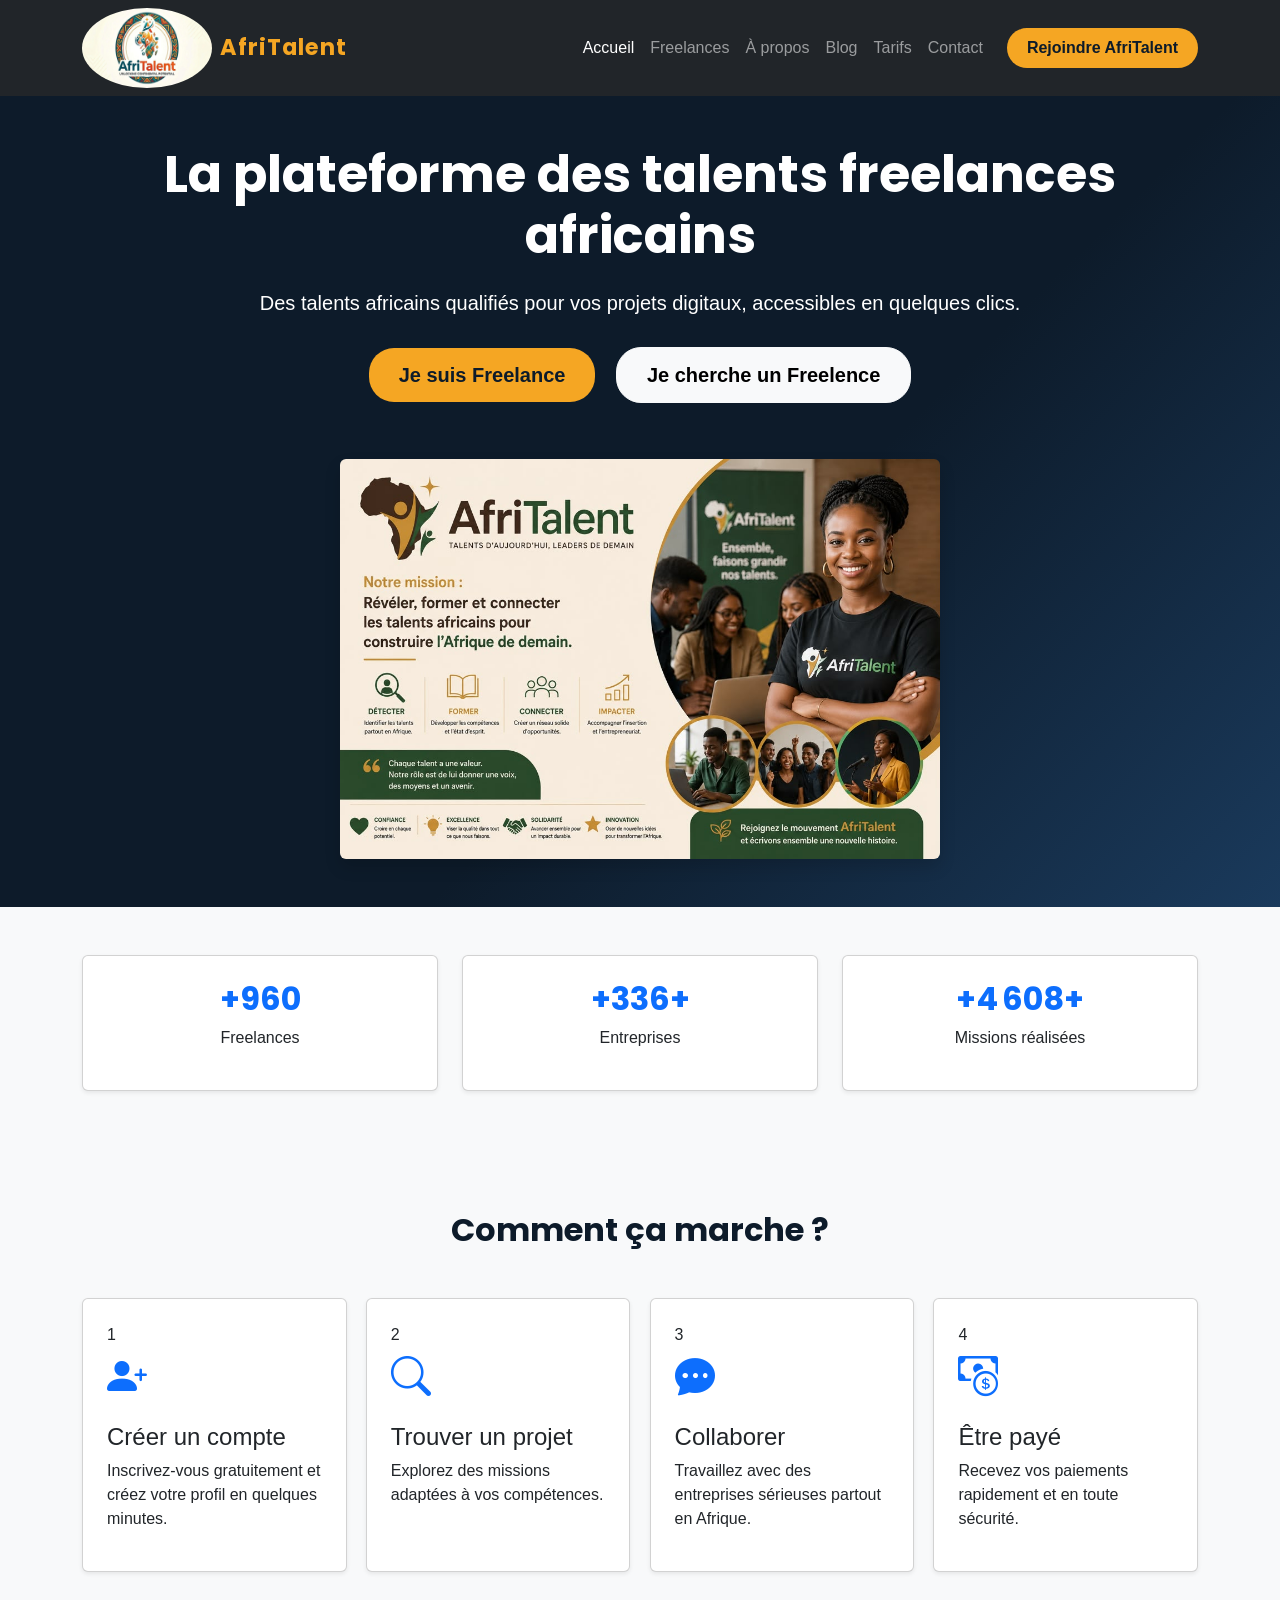
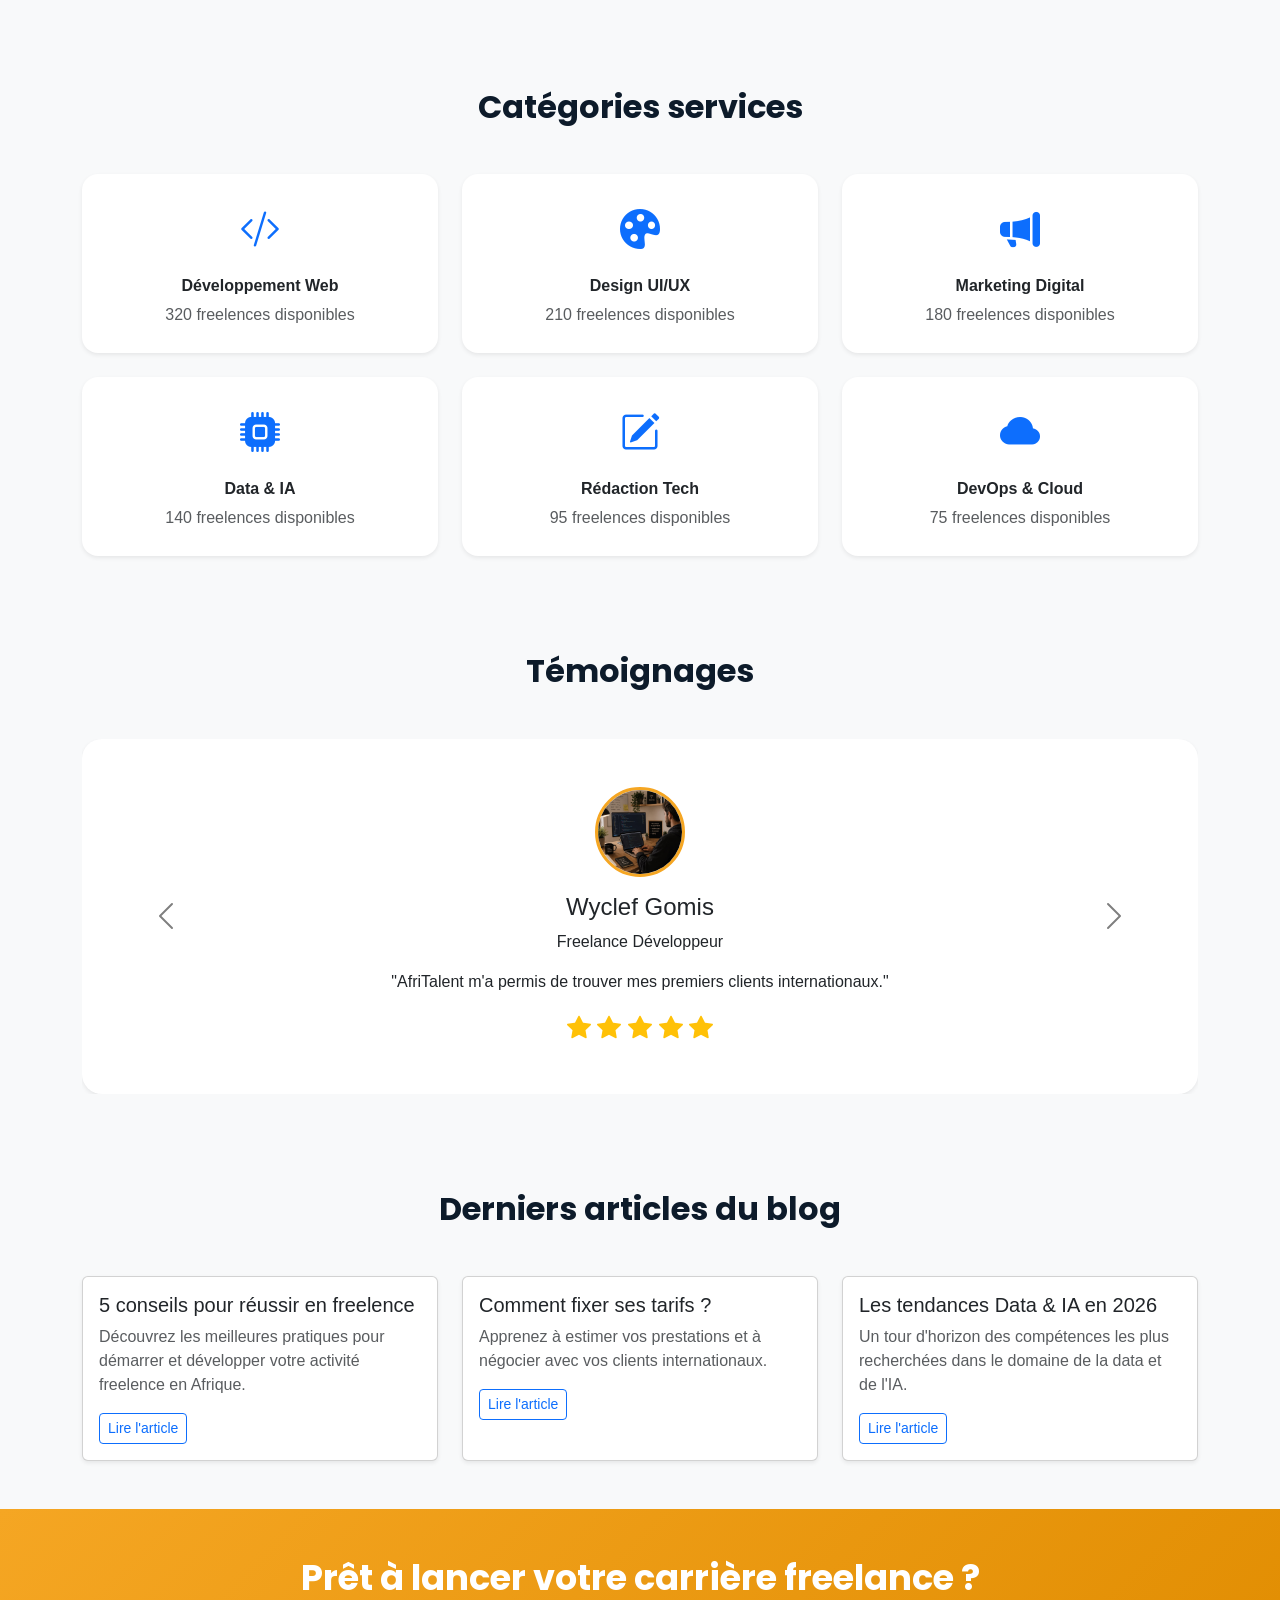
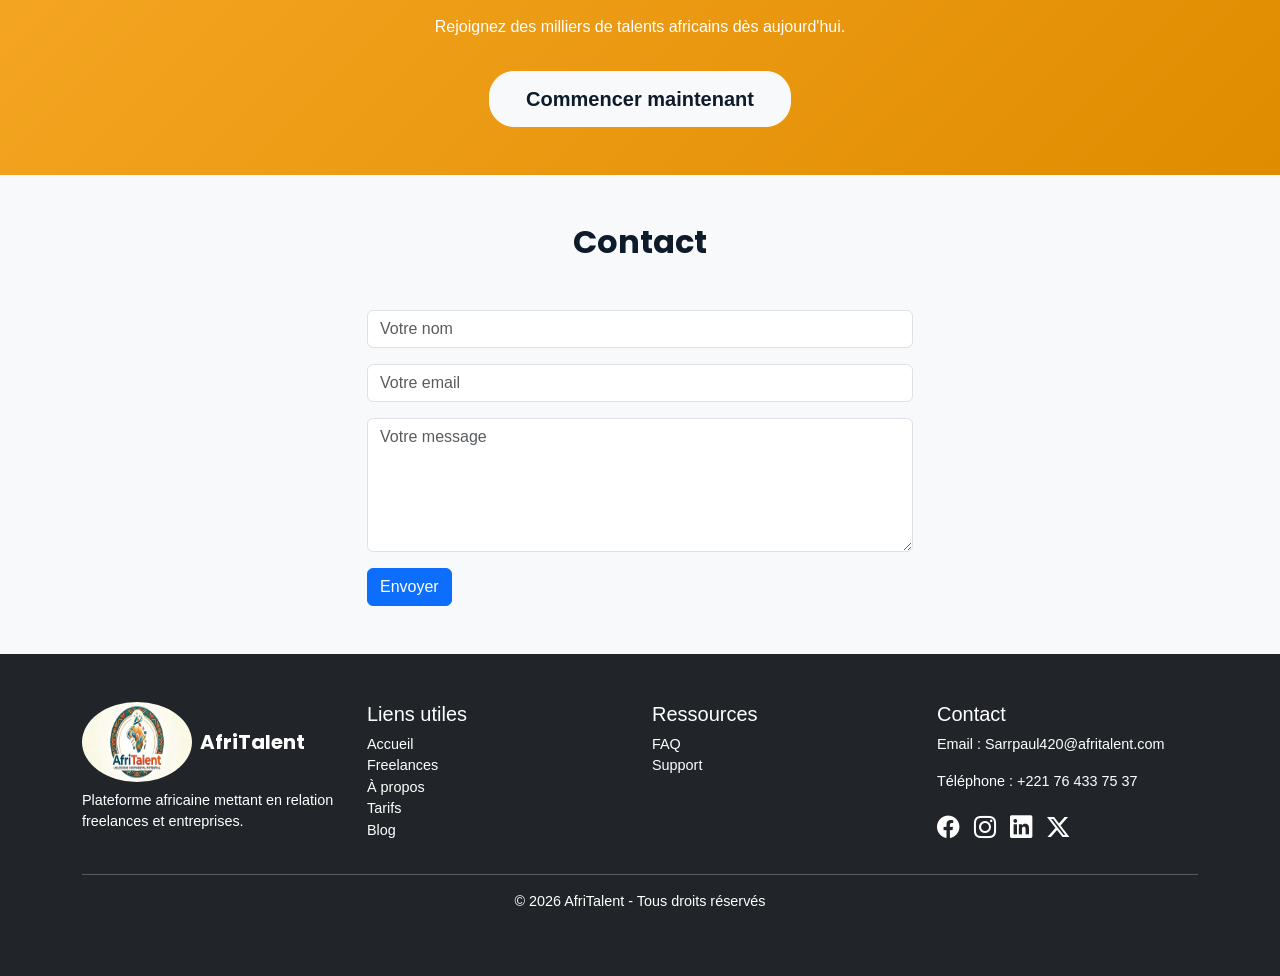
==== commit be566e9a: "Finalisation : corrections responsive, optimisation du code et commentaires" ====
--- a/index.html
+++ b/index.html
@@ -302,7 +302,7 @@
               Développement Web
             </h4>
             <p class="text-muted mb-0">
-              320 freelances disponibles
+              320 freelences disponibles
             </p>
           </div>
         </div>
@@ -314,7 +314,7 @@
               Design UI/UX
             </h4>
             <p class="text-muted mb-0">
-              210 freelances disponibles
+              210 freelences disponibles
             </p>
           </div>
         </div>
@@ -326,7 +326,7 @@
               Marketing Digital
             </h4>
             <p class="text-muted mb-0">
-              180 freelances disponibles
+              180 freelences disponibles
             </p>
           </div>
         </div>
@@ -338,7 +338,7 @@
               Data & IA
             </h4>
             <p class="text-muted mb-0">
-              140 freelances disponibles
+              140 freelences disponibles
             </p>
           </div>
         </div>
@@ -350,7 +350,7 @@
               Rédaction Tech
             </h4>
             <p class="text-muted mb-0">
-              95 freelances disponibles
+              95 freelences disponibles
             </p>
           </div>
         </div>
@@ -362,7 +362,7 @@
               DevOps & Cloud
             </h4>
             <p class="text-muted mb-0">
-              75 freelances disponibles
+              75 freelences disponibles
             </p>
           </div>
         </div>
@@ -558,9 +558,9 @@
         <div class="col-md-4">
           <div class="card h-100 shadow-sm">
             <div class="card-body">
-              <h5 class="card-title">5 conseils pour réussir en freelance</h5>
+              <h5 class="card-title">5 conseils pour réussir en freelence</h5>
               <p class="card-text text-muted">
-                Découvrez les meilleures pratiques pour démarrer et développer votre activité freelance en Afrique.
+                Découvrez les meilleures pratiques pour démarrer et développer votre activité freelence en Afrique.
               </p>
               <a href="#" class="btn btn-outline-primary btn-sm">Lire l'article</a>
             </div>
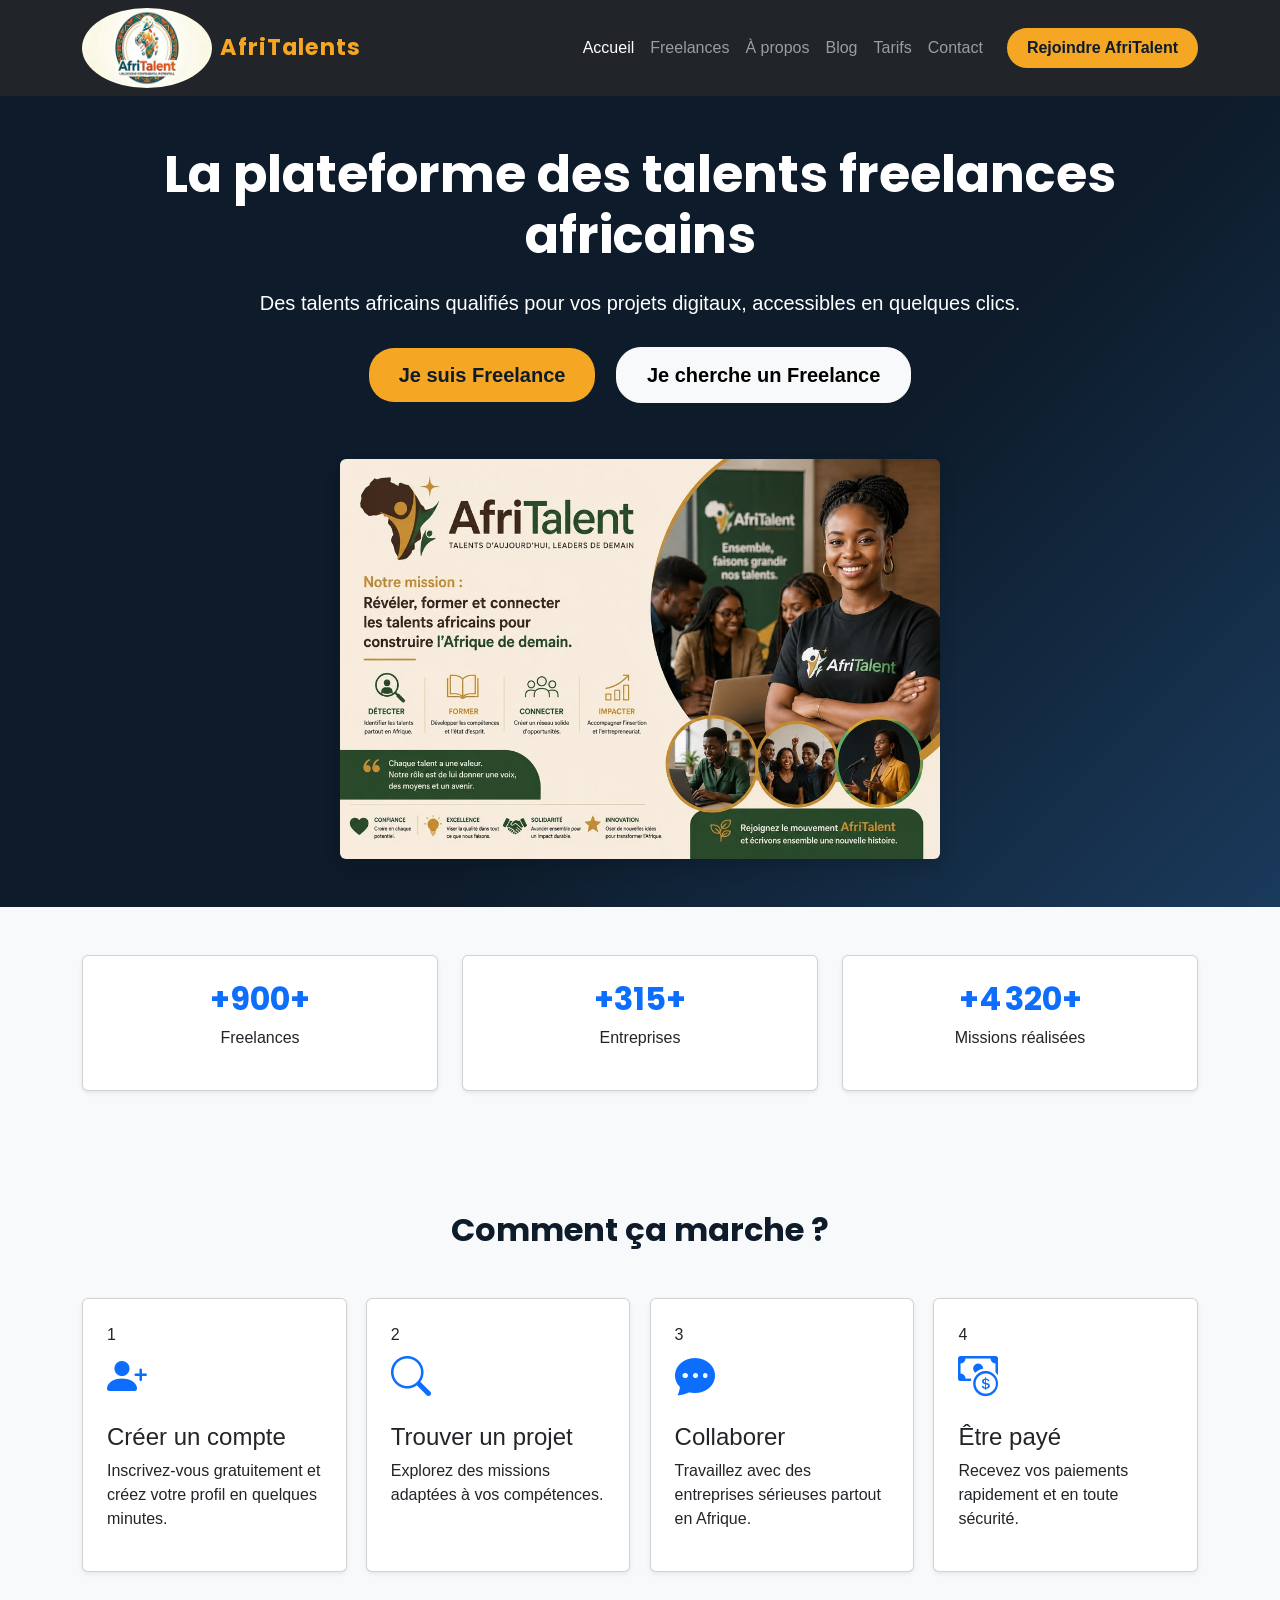
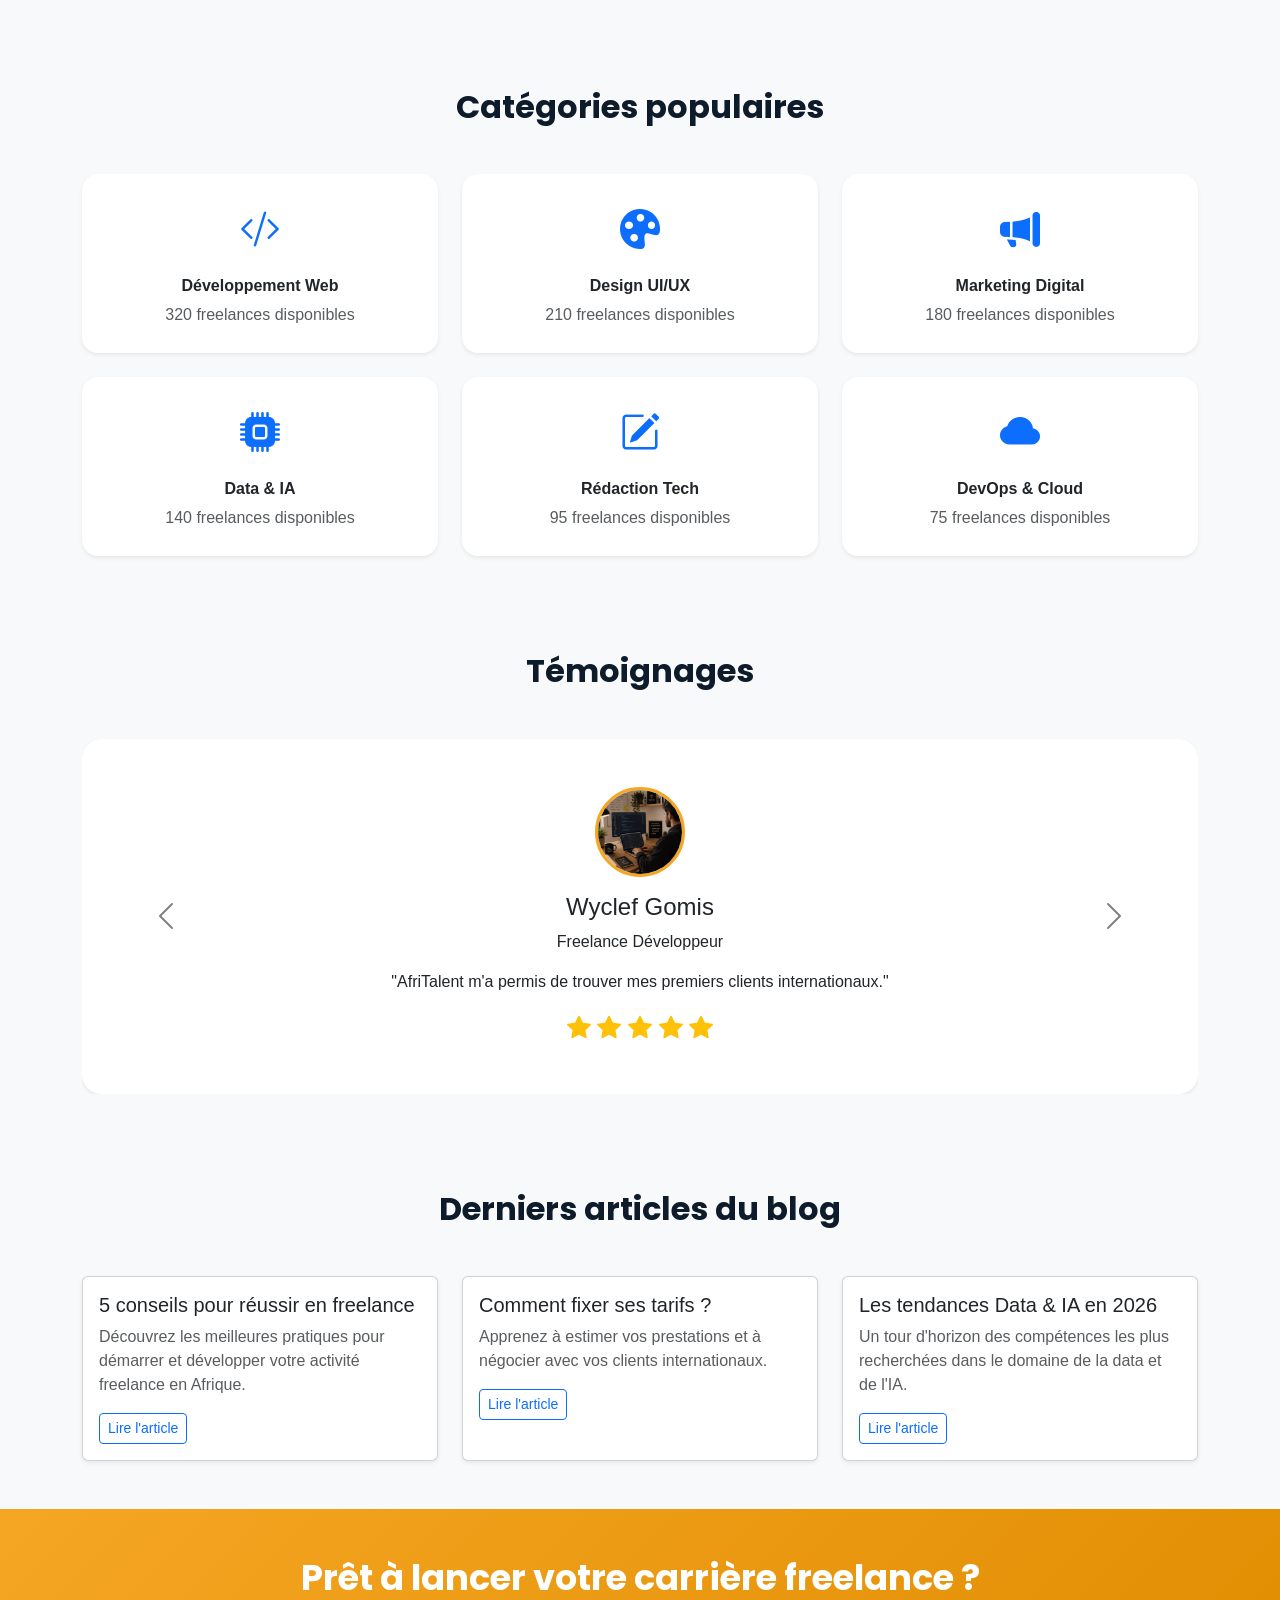
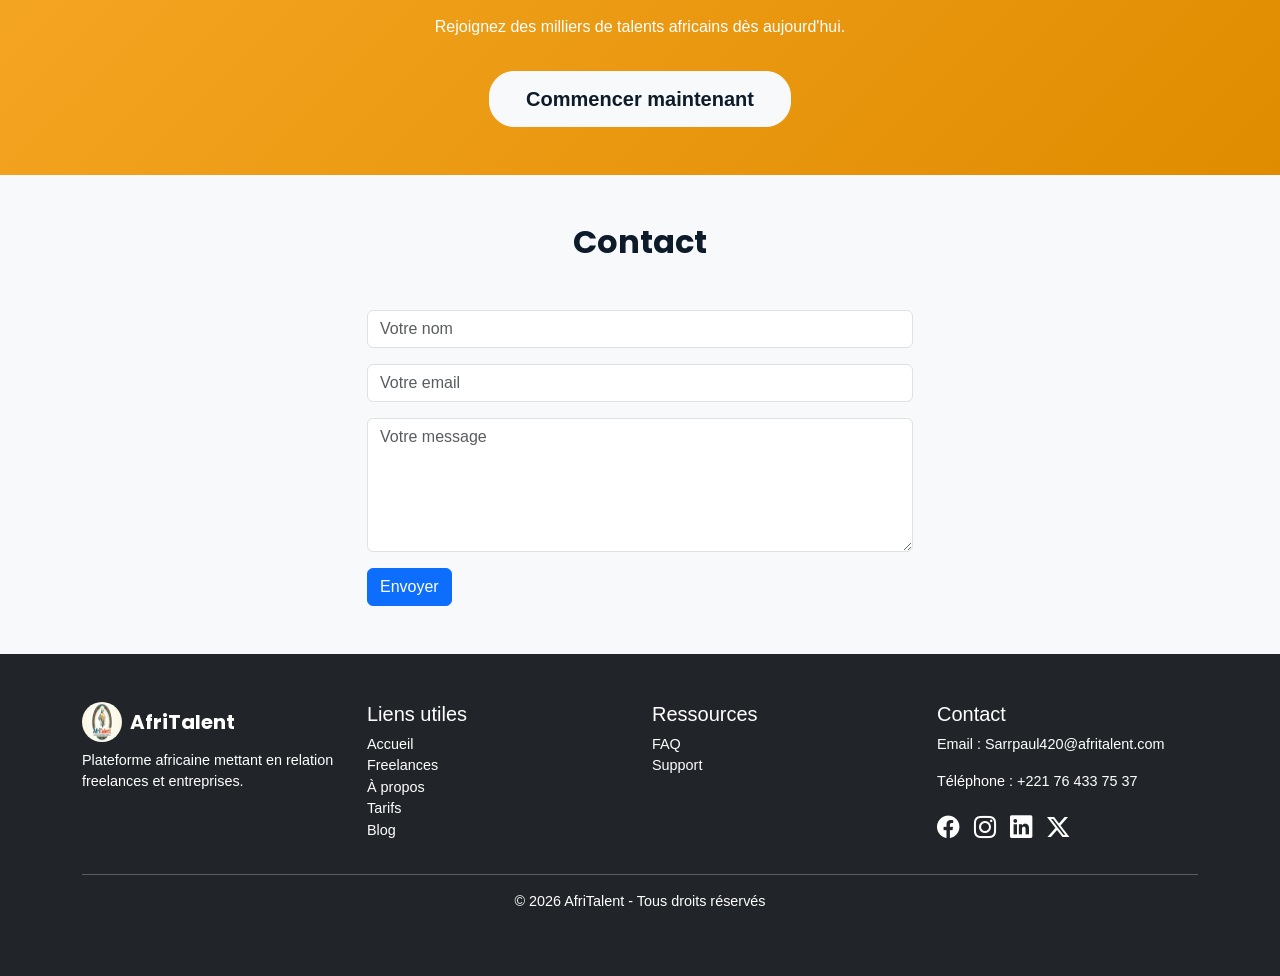
==== commit a8c6cacc: ": HTML : structure complète des 5 pages avec sections et contenu texte" ====
--- a/index.html
+++ b/index.html
@@ -44,7 +44,7 @@
       <!-- Nom -->
 
       <a class="navbar-brand fw-bold" href="index.html">
-        AfriTalent
+        AfriTalents 
       </a>
 
       <!-- Bouton mobile -->
@@ -132,12 +132,12 @@
 
       <div class="mt-4">
 
-        <a href="#freelences" class="btn btn-primary btn-lg m-2">
+        <a href="#freelances" class="btn btn-primary btn-lg m-2">
           Je suis Freelance
         </a>
 
         <a href="#contact" class="btn btn-light btn-lg m-2">
-          Je cherche un Freelence
+          Je cherche un Freelance
         </a>
 
       </div>
@@ -172,7 +172,7 @@
           <div class="card p-4 shadow-sm">
 
             <h2 class="text-primary fw-bold">
-              <span data-target="2500">0</span>
+              <span class="counter" data-target="2500">0</span>+
             </h2>
 
             <p>
@@ -290,7 +290,7 @@
     <div class="container">
 
       <h2 class="text-center fw-bold mb-5">
-        Catégories services
+        Catégories populaires
       </h2>
 
       <div class="row g-4">
@@ -302,7 +302,7 @@
               Développement Web
             </h4>
             <p class="text-muted mb-0">
-              320 freelences disponibles
+              320 freelances disponibles
             </p>
           </div>
         </div>
@@ -314,7 +314,7 @@
               Design UI/UX
             </h4>
             <p class="text-muted mb-0">
-              210 freelences disponibles
+              210 freelances disponibles
             </p>
           </div>
         </div>
@@ -326,7 +326,7 @@
               Marketing Digital
             </h4>
             <p class="text-muted mb-0">
-              180 freelences disponibles
+              180 freelances disponibles
             </p>
           </div>
         </div>
@@ -338,7 +338,7 @@
               Data & IA
             </h4>
             <p class="text-muted mb-0">
-              140 freelences disponibles
+              140 freelances disponibles
             </p>
           </div>
         </div>
@@ -350,7 +350,7 @@
               Rédaction Tech
             </h4>
             <p class="text-muted mb-0">
-              95 freelences disponibles
+              95 freelances disponibles
             </p>
           </div>
         </div>
@@ -362,7 +362,7 @@
               DevOps & Cloud
             </h4>
             <p class="text-muted mb-0">
-              75 freelences disponibles
+              75 freelances disponibles
             </p>
           </div>
         </div>
@@ -558,9 +558,9 @@
         <div class="col-md-4">
           <div class="card h-100 shadow-sm">
             <div class="card-body">
-              <h5 class="card-title">5 conseils pour réussir en freelence</h5>
+              <h5 class="card-title">5 conseils pour réussir en freelance</h5>
               <p class="card-text text-muted">
-                Découvrez les meilleures pratiques pour démarrer et développer votre activité freelence en Afrique.
+                Découvrez les meilleures pratiques pour démarrer et développer votre activité freelance en Afrique.
               </p>
               <a href="#" class="btn btn-outline-primary btn-sm">Lire l'article</a>
             </div>
@@ -681,8 +681,8 @@
             <img
               src="im/logo.jpeg"
               alt="Logo AfriTalent"
-              width="110"
-              height="80"
+              width="40"
+              height="40"
               class="rounded-circle me-2"
             >
             <h5 class="fw-bold mb-0">
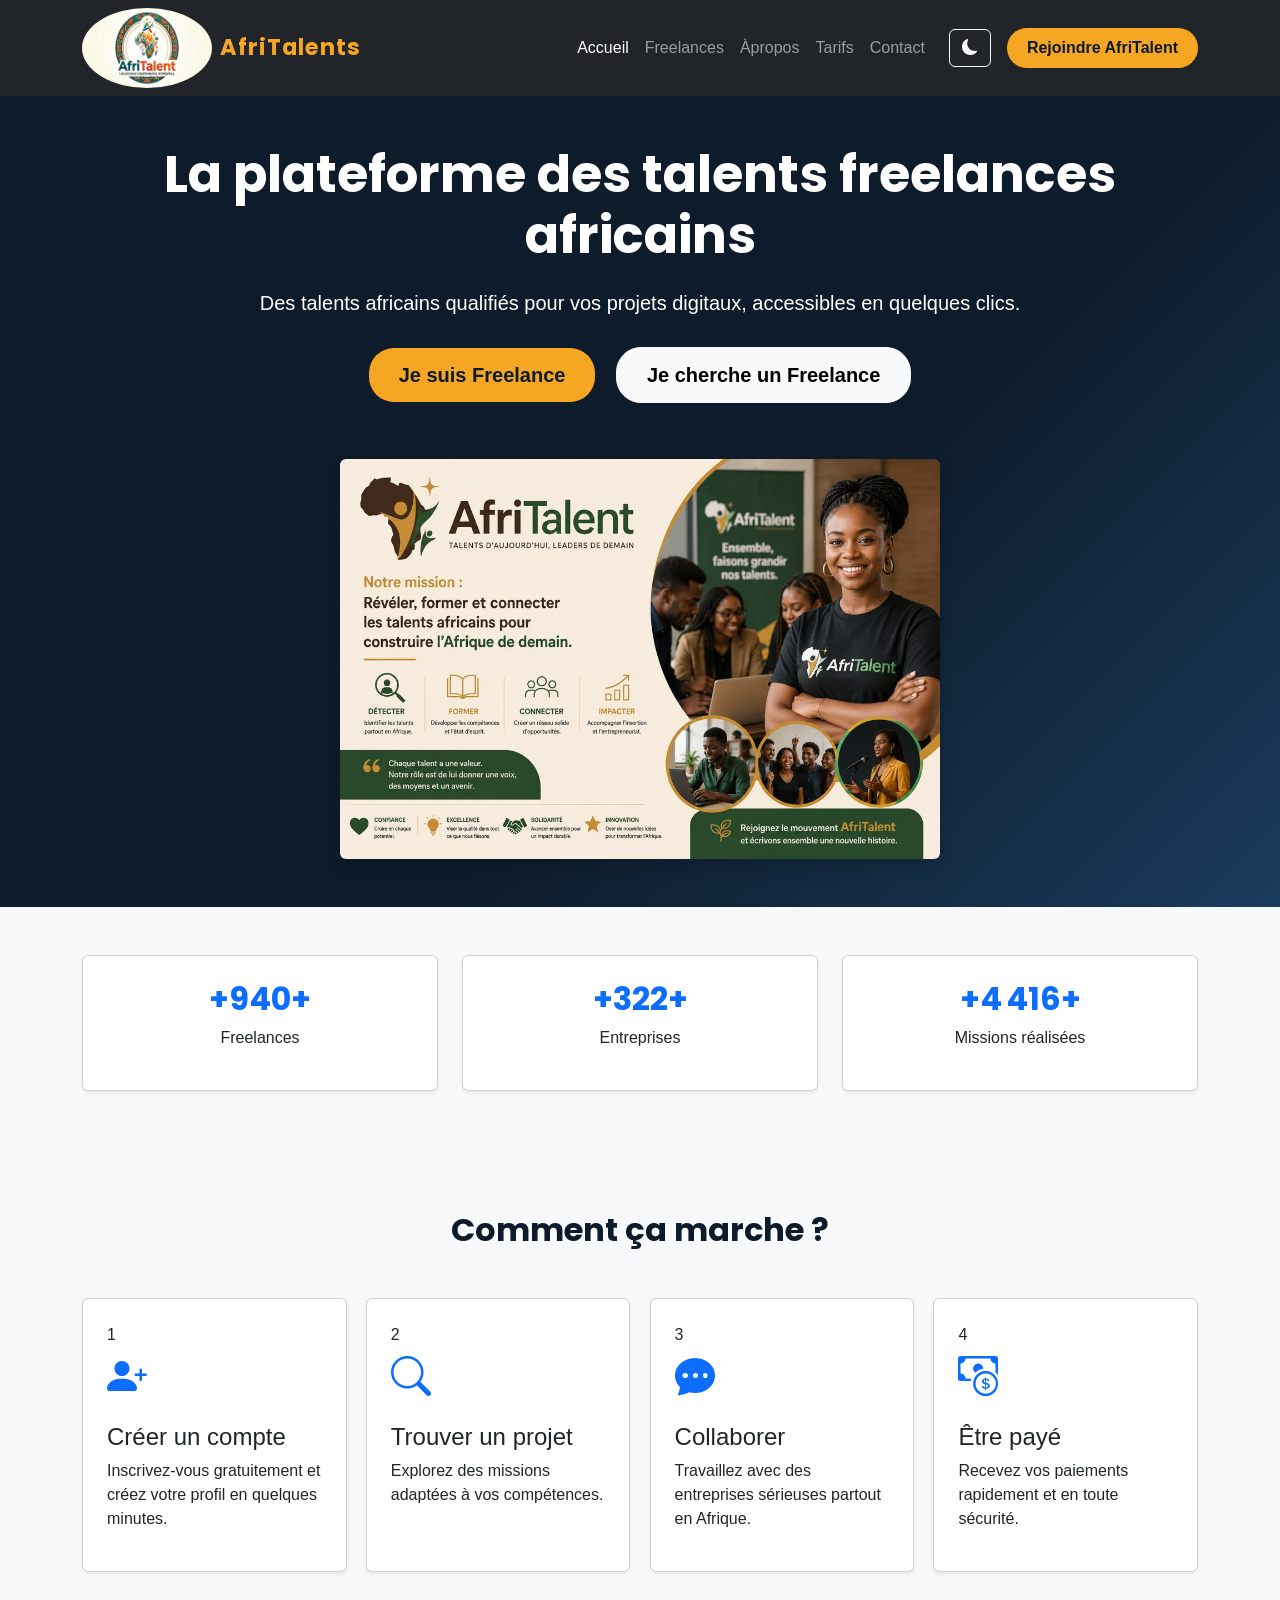
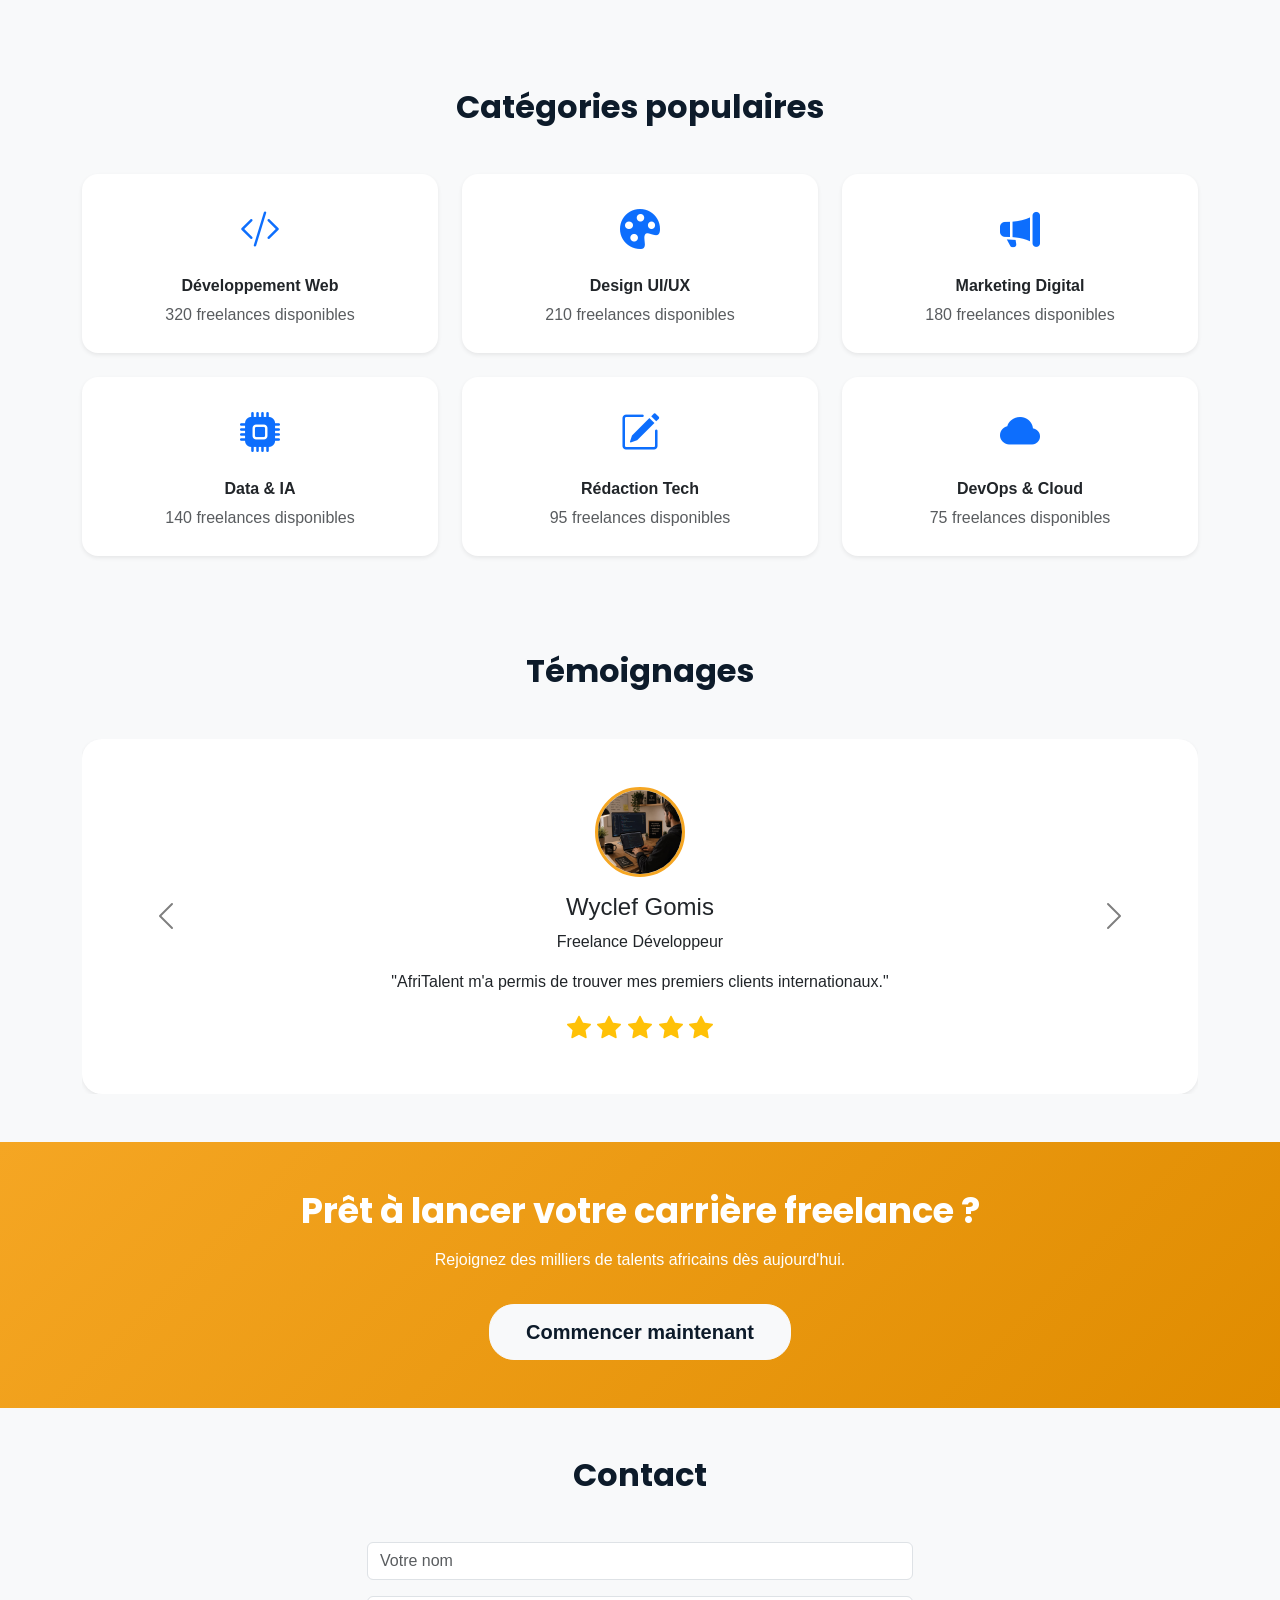
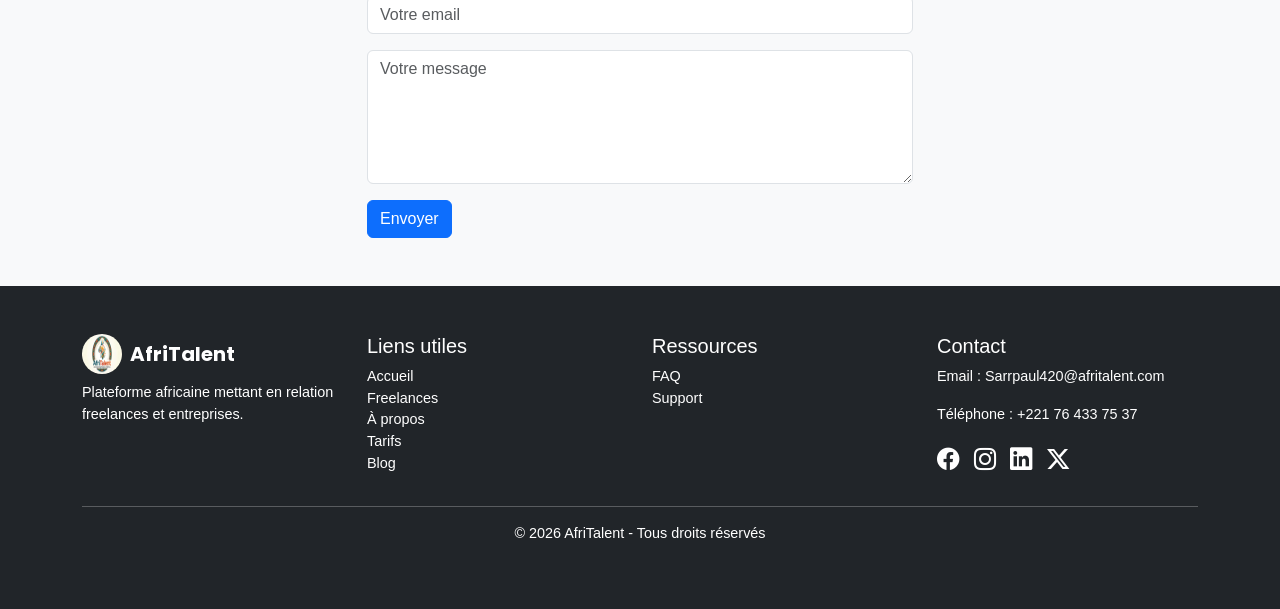
==== commit e5af0d6f: "Déploiement : GitHub Pages activé, README finalisé et présentation PowerPoint ajoutée" ====
--- a/index.html
+++ b/index.html
@@ -80,13 +80,7 @@
 
           <li class="nav-item">
             <a class="nav-link" href="about.html">
-              À propos
-            </a>
-          </li>
-
-          <li class="nav-item">
-            <a class="nav-link" href="#blog">
-              Blog
+              Àpropos
             </a>
           </li>
 
@@ -104,7 +98,10 @@
 
         </ul>
 
-        <!-- Bouton -->
+        <!-- Bouton Dark Mode -->
+<button id="darkModeToggle" class="btn btn-outline-light ms-3">
+    <i class="bi bi-moon-fill"></i>
+</button>
 
         <a href="#contact" class="btn btn-warning ms-3">
           Rejoindre AfriTalent
@@ -536,60 +533,6 @@
           <span class="carousel-control-next-icon"></span>
 
         </button>
-
-      </div>
-
-    </div>
-
-  </section>
-
-  <!-- BLOG -->
-
-  <section id="blog" class="py-5">
-
-    <div class="container">
-
-      <h2 class="text-center fw-bold mb-5">
-        Derniers articles du blog
-      </h2>
-
-      <div class="row g-4">
-
-        <div class="col-md-4">
-          <div class="card h-100 shadow-sm">
-            <div class="card-body">
-              <h5 class="card-title">5 conseils pour réussir en freelance</h5>
-              <p class="card-text text-muted">
-                Découvrez les meilleures pratiques pour démarrer et développer votre activité freelance en Afrique.
-              </p>
-              <a href="#" class="btn btn-outline-primary btn-sm">Lire l'article</a>
-            </div>
-          </div>
-        </div>
-
-        <div class="col-md-4">
-          <div class="card h-100 shadow-sm">
-            <div class="card-body">
-              <h5 class="card-title">Comment fixer ses tarifs ?</h5>
-              <p class="card-text text-muted">
-                Apprenez à estimer vos prestations et à négocier avec vos clients internationaux.
-              </p>
-              <a href="#" class="btn btn-outline-primary btn-sm">Lire l'article</a>
-            </div>
-          </div>
-        </div>
-
-        <div class="col-md-4">
-          <div class="card h-100 shadow-sm">
-            <div class="card-body">
-              <h5 class="card-title">Les tendances Data & IA en 2026</h5>
-              <p class="card-text text-muted">
-                Un tour d'horizon des compétences les plus recherchées dans le domaine de la data et de l'IA.
-              </p>
-              <a href="#" class="btn btn-outline-primary btn-sm">Lire l'article</a>
-            </div>
-          </div>
-        </div>
 
       </div>
 
--- a/css/style.css
+++ b/css/style.css
@@ -450,4 +450,64 @@
     transition: none !important;
     animation: none !important;
   }
+}
+/* ================================================
+   14. DARK MODE
+   ================================================ */
+
+.dark-mode {
+  background-color: #121212 !important;
+  color: #ffffff !important;
+}
+
+.dark-mode .card,
+.dark-mode .category-card,
+.dark-mode .bento-card {
+  background-color: #1e1e1e !important;
+  color: #ffffff !important;
+}
+
+.dark-mode .bg-light {
+  background-color: #1a1a1a !important;
+}
+
+.dark-mode .text-muted {
+  color: #cccccc !important;
+}
+
+.dark-mode .form-control,
+.dark-mode textarea {
+  background-color: #2a2a2a;
+  color: #ffffff;
+  border-color: #444;
+}
+
+.dark-mode .form-control::placeholder,
+.dark-mode textarea::placeholder {
+  color: #bbbbbb;
+}
+
+.dark-mode footer {
+  background-color: #000 !important;
+}
+
+.dark-mode .navbar {
+  background-color: #000 !important;
+}
+
+.dark-mode section {
+  background-color: #121212;
+  color: #ffffff;
+}
+
+.dark-mode p,
+.dark-mode h1,
+.dark-mode h2,
+.dark-mode h3,
+.dark-mode h4,
+.dark-mode h5,
+.dark-mode h6,
+.dark-mode li,
+.dark-mode a {
+  color: #ffffff;
 }
